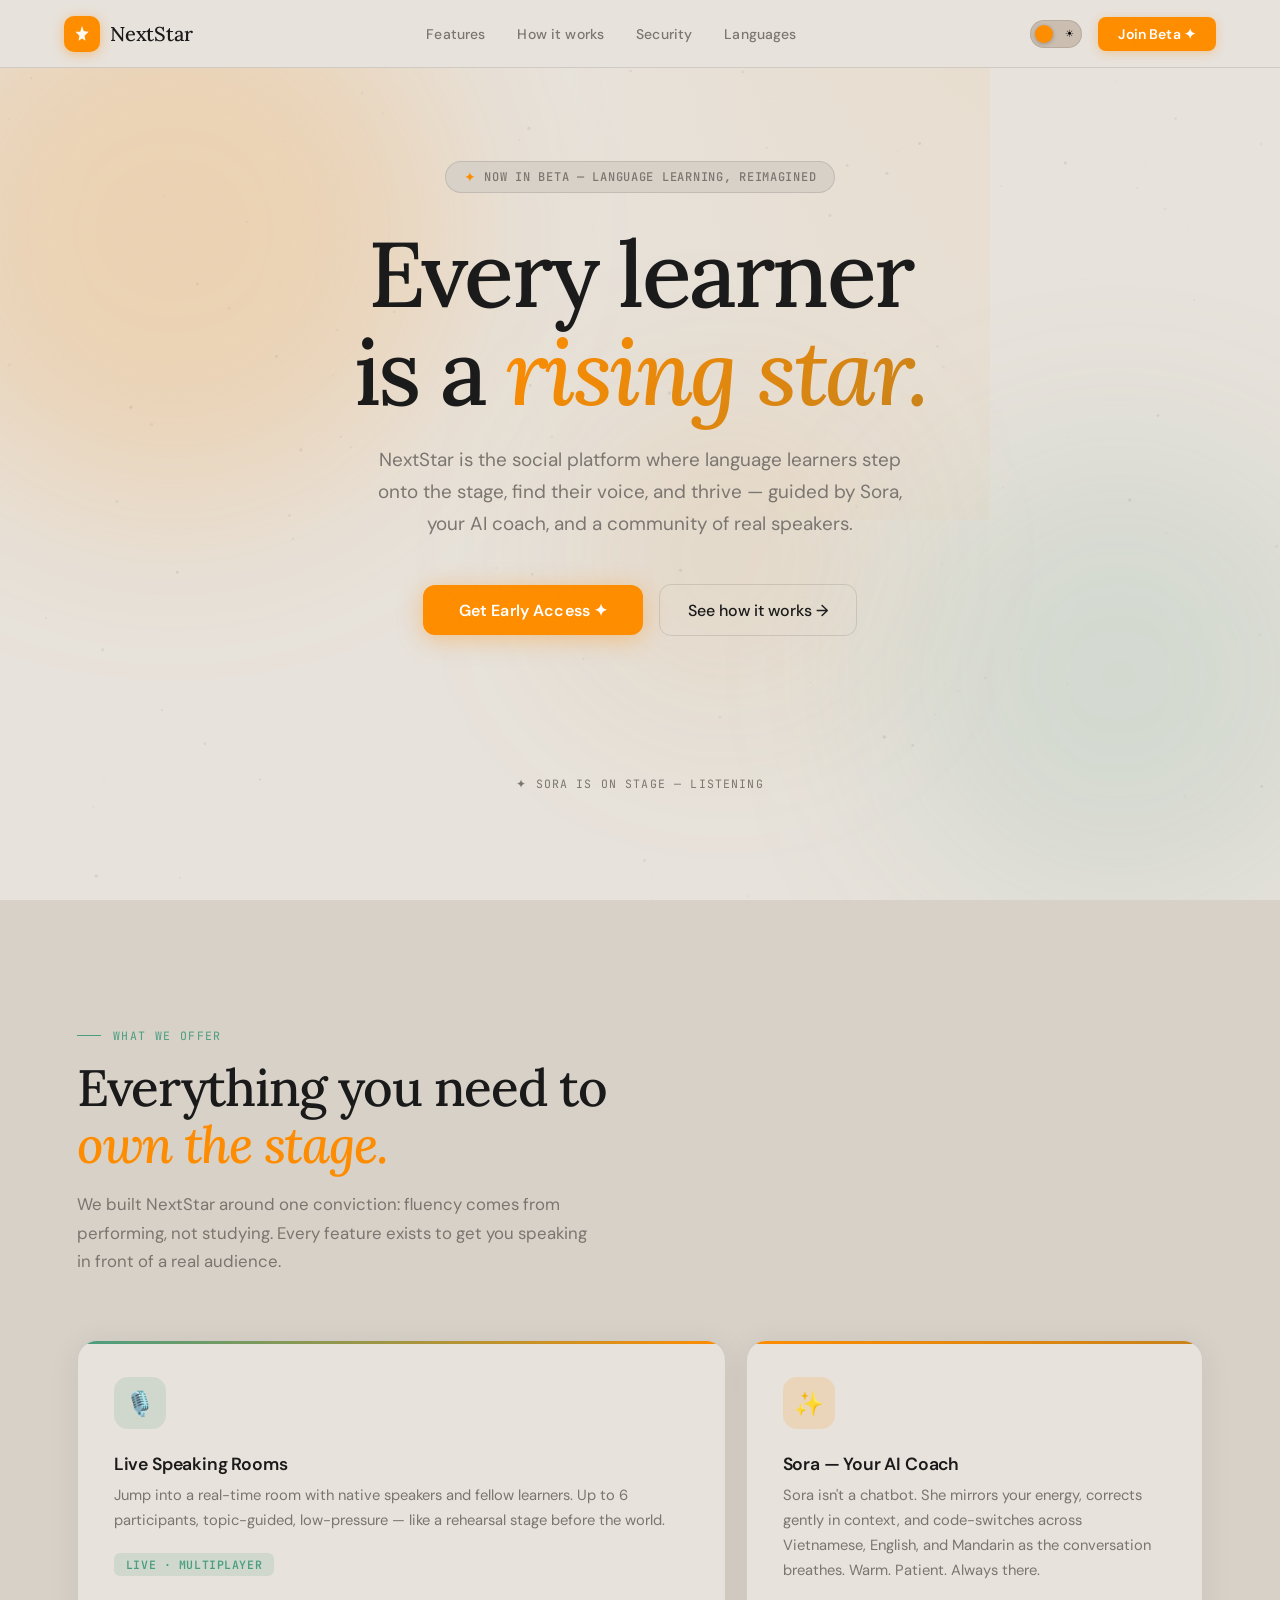
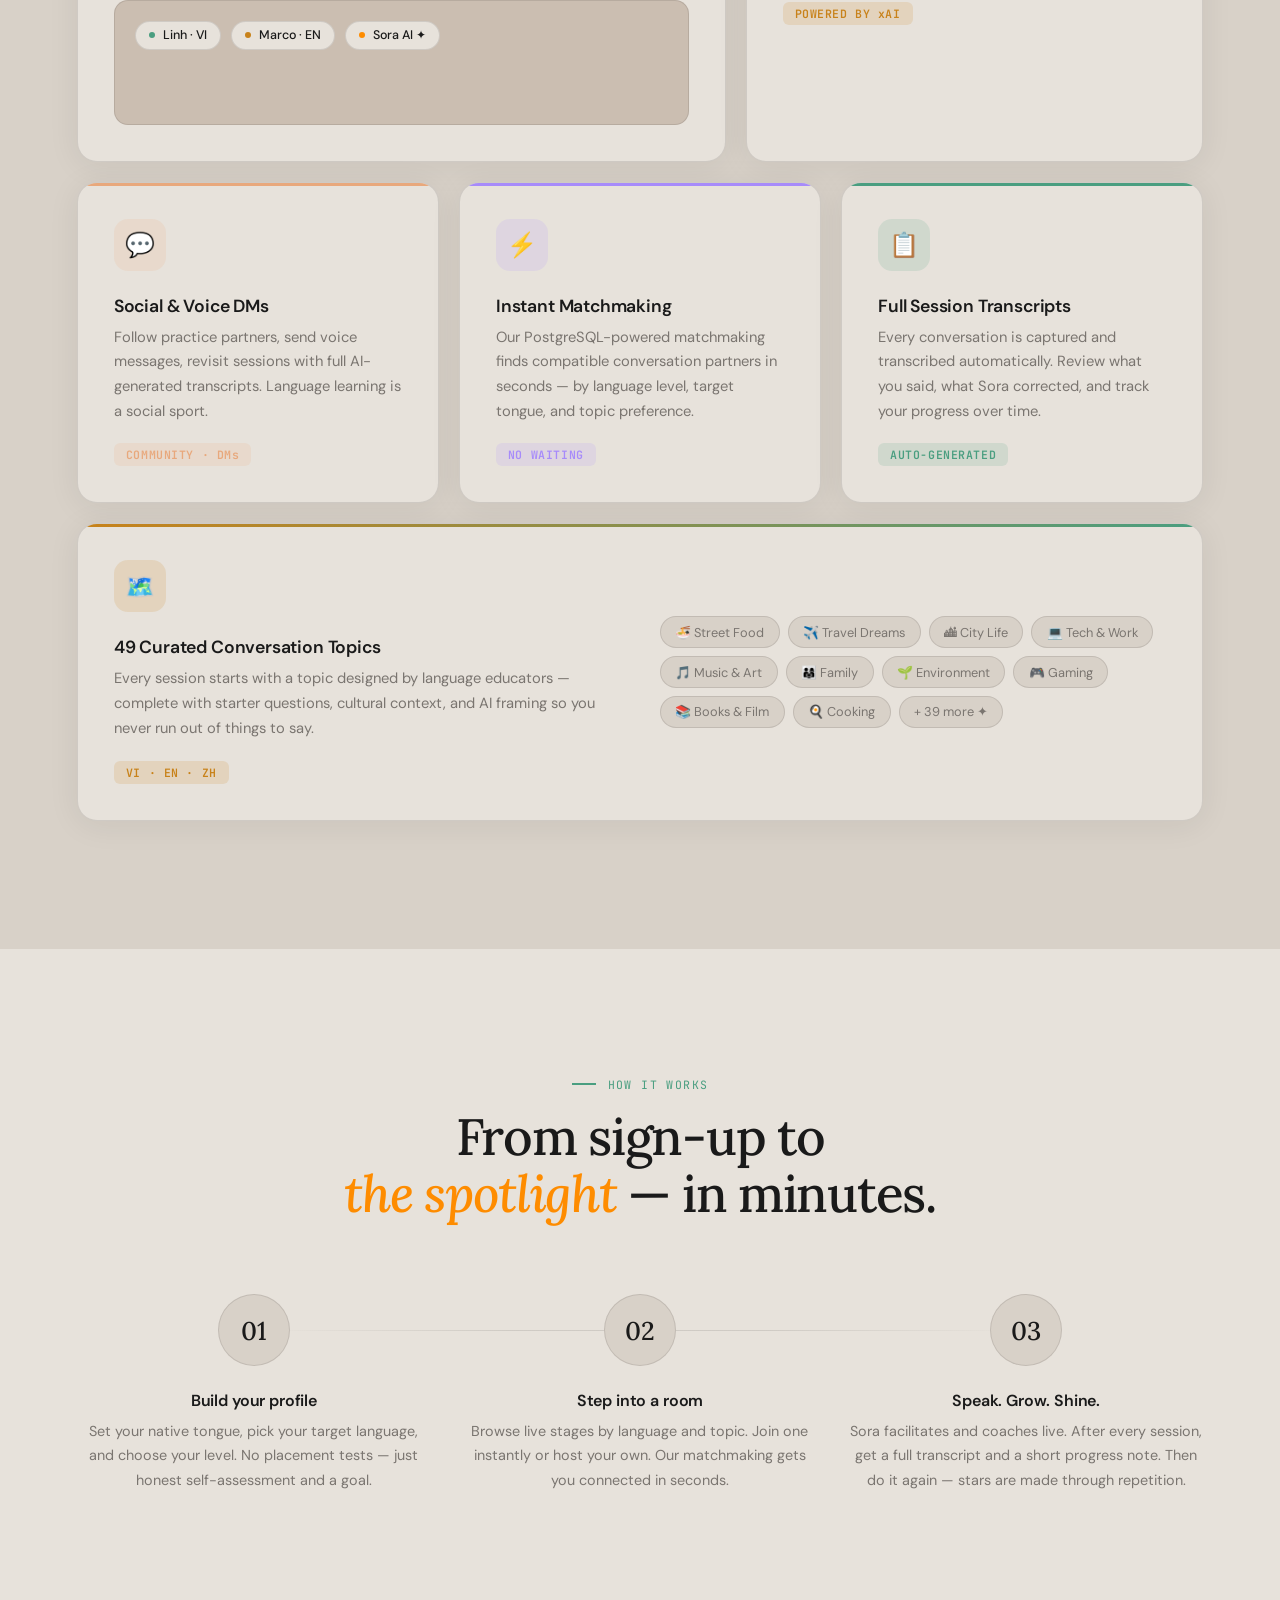
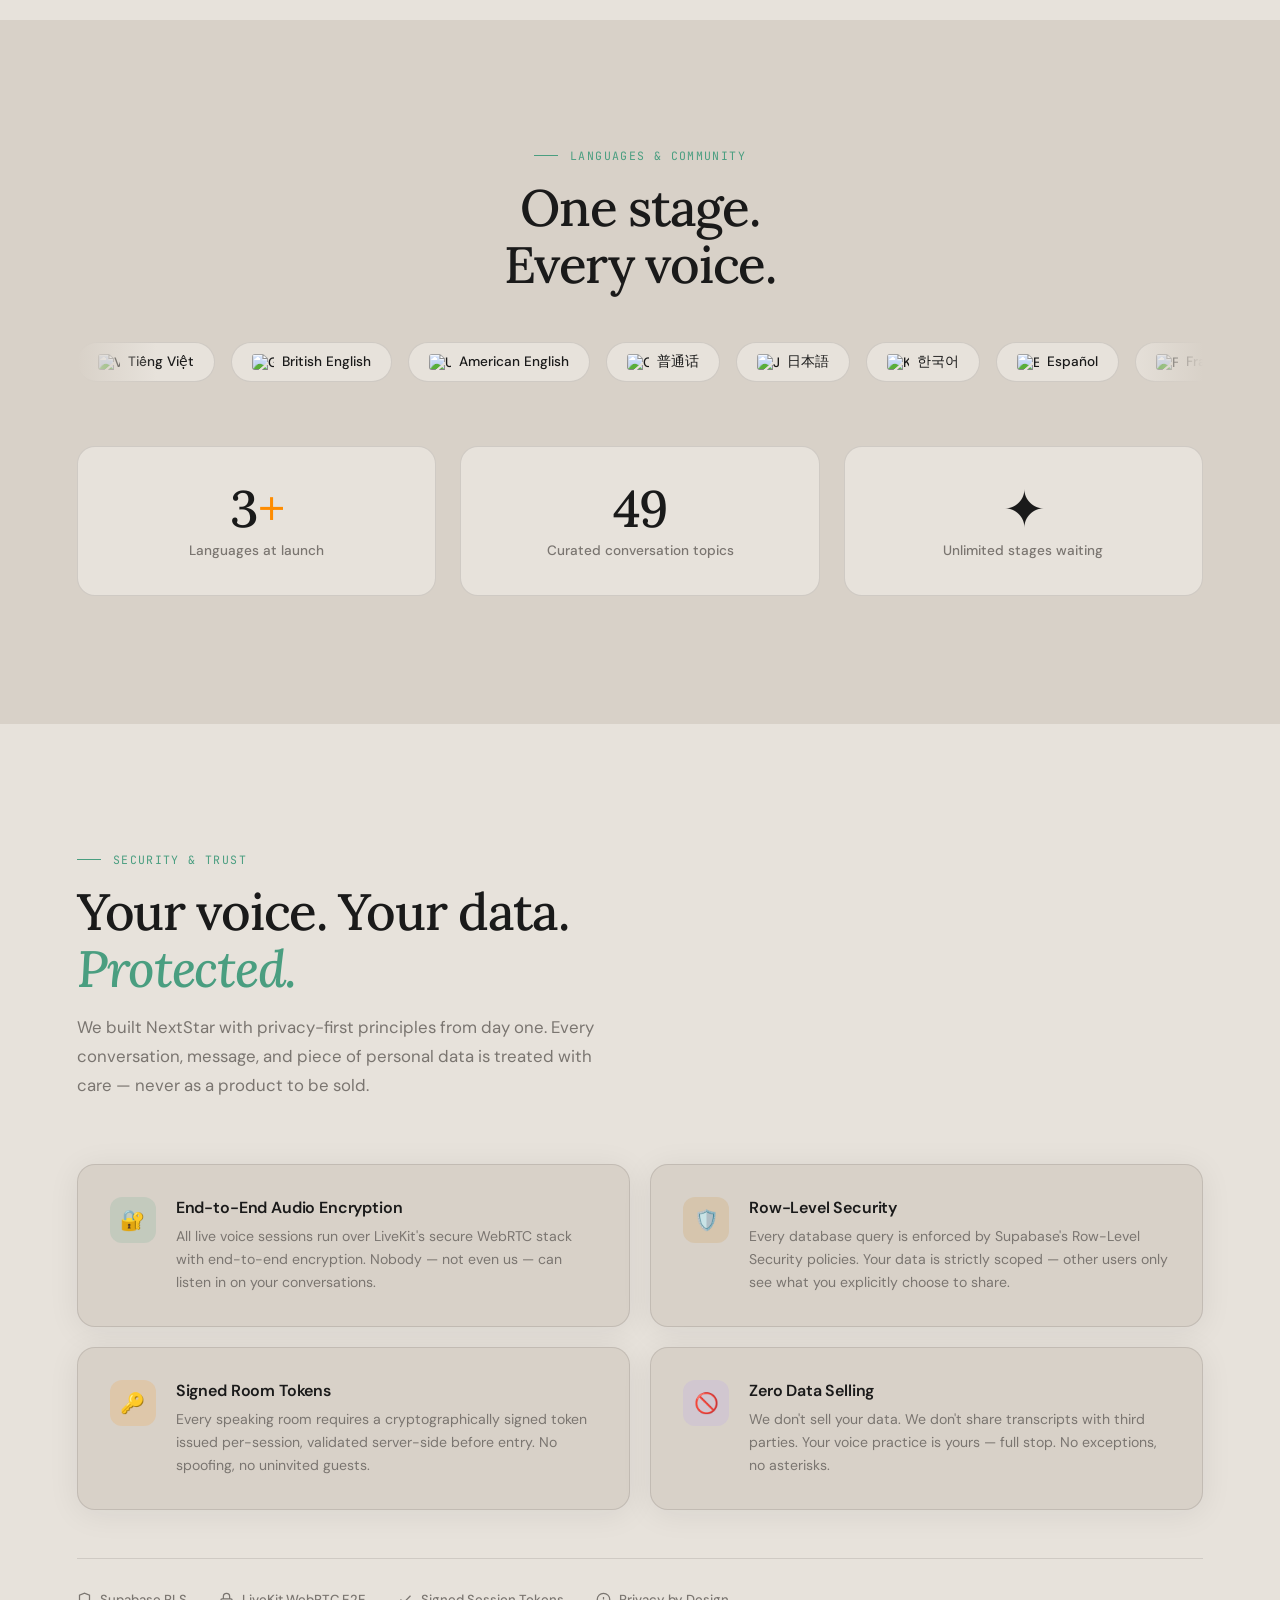
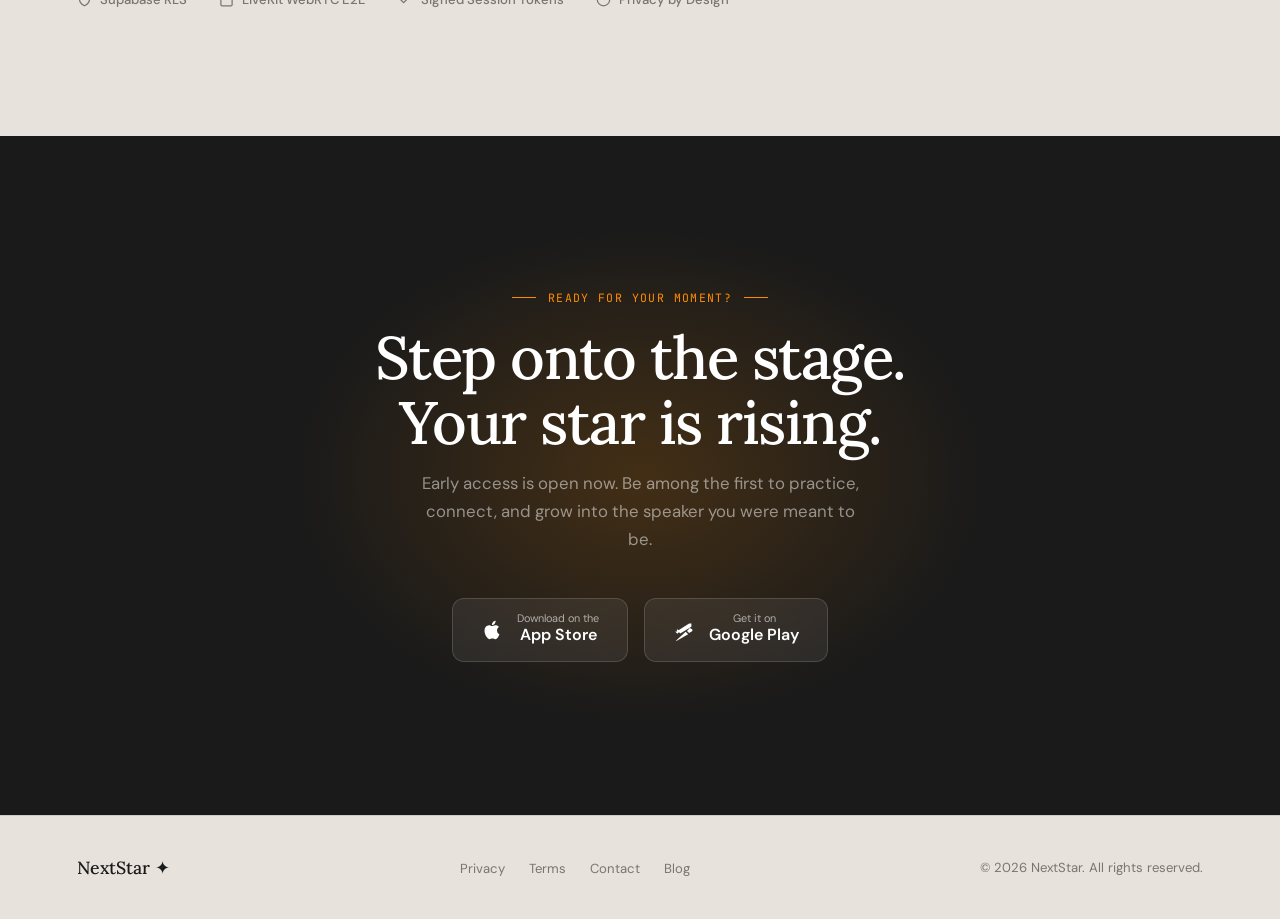
==== nextstar.html @ 96b88159 "Refactor front-end" ====
<!DOCTYPE html>
<html lang="en" data-theme="light">
<head>
<meta charset="UTF-8" />
<meta name="viewport" content="width=device-width, initial-scale=1.0" />
<title>NextStar — Your stage. Your voice. Your moment.</title>
<meta name="description" content="NextStar is the social language learning platform where new stars rise. Practice speaking with real people and Sora, your AI coach." />

<!-- Fonts -->
<link rel="preconnect" href="https://fonts.googleapis.com" />
<link rel="preconnect" href="https://fonts.gstatic.com" crossorigin />
<link href="https://fonts.googleapis.com/css2?family=Lora:ital,wght@0,500;1,400&family=DM+Sans:wght@400;500;600;700&family=JetBrains+Mono:wght@400&display=swap" rel="stylesheet" />

<style>
/* ═══════════════════════════════════════════════
   NextStar — styles.css
   Stage/spotlight language learning platform
═══════════════════════════════════════════════ */

/* ── THEME TOKENS ─────────────────────────────── */
:root {
  --ease-spring: cubic-bezier(0.34, 1.56, 0.64, 1);
  --ease-out:    cubic-bezier(0.22, 1, 0.36, 1);
  --ease-in-out: cubic-bezier(0.65, 0, 0.35, 1);
}

[data-theme="light"] {
  --bg:           #e7e2db;
  --surface2:     #d8d1c8;
  --surface:      #cbbeb1;
  --border:       rgba(46,44,42,0.13);
  --text:         #1a1a1a;
  --muted:        #7a7570;
  --accent:       #e8a87c;
  --button:       #FE8C00;
  --teal:         #4a9e80;
  --amber:        #c8821a;
  --red:          #c0392b;
  --dark:         #1a1a1a;
  --hero-glow-a:  rgba(254,140,0,0.18);
  --hero-glow-b:  rgba(74,158,128,0.12);
  --hero-glow-c:  rgba(200,130,26,0.10);
  --card-shadow:  0 4px 32px rgba(26,26,26,0.07);
  --spotlight:    rgba(254,140,0,0.08);
  --noise-opacity: 0.03;
  --star-opacity: 0.15;
}

[data-theme="dark"] {
  --bg:           #0d0f14;
  --surface2:     #141720;
  --surface:      #1c2030;
  --border:       #252a3a;
  --text:         #eef0f6;
  --muted:        #5a6180;
  --accent:       #3ee8b5;
  --button:       #f5a623;
  --teal:         #3ee8b5;
  --amber:        #f5a623;
  --red:          #f05454;
  --dark:         #eef0f6;
  --hero-glow-a:  rgba(245,166,35,0.12);
  --hero-glow-b:  rgba(62,232,181,0.10);
  --hero-glow-c:  rgba(91,141,238,0.08);
  --card-shadow:  0 4px 40px rgba(0,0,0,0.45);
  --spotlight:    rgba(245,166,35,0.06);
  --noise-opacity: 0.05;
  --star-opacity: 0.5;
}

/* ── RESET ──────────────────────────────────────── */
*, *::before, *::after { box-sizing: border-box; margin: 0; padding: 0; }
html { scroll-behavior: smooth; }

body {
  font-family: 'DM Sans', sans-serif;
  background: var(--bg);
  color: var(--text);
  transition: background 0.45s var(--ease-out), color 0.45s var(--ease-out);
  overflow-x: hidden;
  min-height: 100vh;
}

/* Grain texture */
body::before {
  content: '';
  position: fixed;
  inset: 0;
  pointer-events: none;
  z-index: 9999;
  background-image: url("data:image/svg+xml,%3Csvg viewBox='0 0 256 256' xmlns='http://www.w3.org/2000/svg'%3E%3Cfilter id='n'%3E%3CfeTurbulence type='fractalNoise' baseFrequency='0.9' numOctaves='4' stitchTiles='stitch'/%3E%3C/filter%3E%3Crect width='100%25' height='100%25' filter='url(%23n)' opacity='1'/%3E%3C/svg%3E");
  opacity: var(--noise-opacity);
  mix-blend-mode: overlay;
  transition: opacity 0.4s;
}

/* ════════════════════════════════════════════════
   NAVBAR
════════════════════════════════════════════════ */
nav {
  position: fixed;
  top: 0; left: 0; right: 0;
  z-index: 100;
  display: flex;
  align-items: center;
  justify-content: space-between;
  padding: 0 clamp(1.5rem, 5vw, 4rem);
  height: 68px;
  background: var(--bg);
  border-bottom: 1px solid var(--border);
  backdrop-filter: blur(16px);
  transition: background 0.4s, border-color 0.4s;
}

.nav-logo {
  display: flex;
  align-items: center;
  gap: 10px;
  text-decoration: none;
}

.nav-logo-icon {
  width: 36px; height: 36px;
  background: var(--button);
  border-radius: 10px;
  display: flex; align-items: center; justify-content: center;
  position: relative;
  overflow: hidden;
  box-shadow: 0 2px 12px color-mix(in srgb, var(--button) 40%, transparent);
  transition: box-shadow 0.3s;
}
.nav-logo-icon:hover { box-shadow: 0 4px 20px color-mix(in srgb, var(--button) 60%, transparent); }
.nav-logo-icon svg { width: 20px; height: 20px; }

.nav-logo-text {
  font-family: 'Lora', serif;
  font-weight: 500;
  font-size: 1.25rem;
  color: var(--text);
  transition: color 0.4s;
  letter-spacing: -0.01em;
}

.nav-links {
  display: flex;
  align-items: center;
  gap: 2rem;
  list-style: none;
}

.nav-links a {
  text-decoration: none;
  font-size: 0.875rem;
  font-weight: 500;
  color: var(--muted);
  transition: color 0.2s;
  letter-spacing: 0.01em;
}
.nav-links a:hover { color: var(--text); }

.nav-right {
  display: flex;
  align-items: center;
  gap: 1rem;
}

/* Theme toggle pill */
.theme-toggle {
  width: 52px; height: 28px;
  border-radius: 14px;
  background: var(--surface);
  border: 1px solid var(--border);
  cursor: pointer;
  position: relative;
  transition: background 0.4s, border-color 0.4s;
  flex-shrink: 0;
}

.theme-toggle::after {
  content: '';
  position: absolute;
  top: 4px; left: 4px;
  width: 18px; height: 18px;
  border-radius: 50%;
  background: var(--button);
  transition: transform 0.35s var(--ease-spring), background 0.4s;
  box-shadow: 0 1px 4px rgba(0,0,0,0.25);
}
[data-theme="dark"] .theme-toggle::after { transform: translateX(24px); }

.theme-icon {
  position: absolute;
  top: 50%; transform: translateY(-50%);
  font-size: 0.6rem;
  pointer-events: none;
  transition: opacity 0.3s;
  line-height: 1;
}
.theme-icon.sun { right: 7px; opacity: 1; }
.theme-icon.moon { left: 6px; opacity: 0; }
[data-theme="dark"] .theme-icon.sun { opacity: 0; }
[data-theme="dark"] .theme-icon.moon { opacity: 1; }

.btn-nav-cta {
  padding: 0.5rem 1.25rem;
  background: var(--button);
  color: #fff;
  border: none;
  border-radius: 8px;
  font-family: 'DM Sans', sans-serif;
  font-weight: 600;
  font-size: 0.875rem;
  cursor: pointer;
  letter-spacing: 0.01em;
  transition: transform 0.2s var(--ease-spring), box-shadow 0.2s;
  box-shadow: 0 2px 10px color-mix(in srgb, var(--button) 30%, transparent);
}
.btn-nav-cta:hover {
  transform: translateY(-1px);
  box-shadow: 0 6px 20px color-mix(in srgb, var(--button) 45%, transparent);
}

@media (max-width: 640px) { .nav-links { display: none; } }

/* ════════════════════════════════════════════════
   HERO
════════════════════════════════════════════════ */
.hero {
  min-height: 100vh;
  padding: 68px clamp(1.5rem, 6vw, 5rem) 0;
  display: grid;
  place-items: center;
  position: relative;
  overflow: hidden;
}

/* Star field canvas */
#starCanvas {
  position: absolute;
  inset: 0;
  width: 100%; height: 100%;
  pointer-events: none;
  opacity: var(--star-opacity);
  transition: opacity 0.5s;
}

/* Spotlight cone */
.hero-spotlight {
  position: absolute;
  top: -20%;
  left: 50%;
  transform: translateX(-50%);
  width: 700px; height: 700px;
  background: conic-gradient(from 270deg at 50% 0%, transparent 20%, var(--spotlight) 50%, transparent 80%);
  pointer-events: none;
  animation: spotlightSway 8s ease-in-out infinite;
}
@keyframes spotlightSway {
  0%,100% { transform: translateX(-50%) rotate(-4deg); }
  50%      { transform: translateX(-50%) rotate(4deg); }
}

/* Glow blobs */
.glow {
  position: absolute;
  border-radius: 50%;
  pointer-events: none;
  filter: blur(90px);
  animation: blobFloat 10s ease-in-out infinite;
}
.glow-1 { width: 550px; height: 550px; top: -5%;  left: -8%;  background: var(--hero-glow-a); animation-delay: 0s; }
.glow-2 { width: 450px; height: 450px; bottom: 0;  right: -5%; background: var(--hero-glow-b); animation-delay: -5s; }
.glow-3 { width: 300px; height: 300px; top: 45%;  left: 45%;  background: var(--hero-glow-c); animation-delay: -2.5s; }

@keyframes blobFloat {
  0%,100% { transform: translate(0, 0) scale(1); }
  33%      { transform: translate(25px, -18px) scale(1.04); }
  66%      { transform: translate(-18px, 12px) scale(0.96); }
}

.hero-inner {
  position: relative;
  z-index: 2;
  text-align: center;
  max-width: 880px;
  padding: 5rem 0 6rem;
}

.hero-badge {
  display: inline-flex;
  align-items: center;
  gap: 0.5rem;
  padding: 0.35rem 1.1rem;
  border: 1px solid var(--border);
  border-radius: 20px;
  background: var(--surface2);
  font-size: 0.75rem;
  font-weight: 500;
  color: var(--muted);
  margin-bottom: 2rem;
  letter-spacing: 0.06em;
  text-transform: uppercase;
  font-family: 'JetBrains Mono', monospace;
  animation: fadeUp 0.8s var(--ease-out) 0.1s both;
}

.badge-star {
  color: var(--button);
  font-size: 0.9rem;
  animation: starSpin 4s linear infinite;
}
@keyframes starSpin {
  0%   { transform: rotate(0deg) scale(1); }
  50%  { transform: rotate(180deg) scale(1.3); }
  100% { transform: rotate(360deg) scale(1); }
}

.hero-headline {
  font-family: 'Lora', serif;
  font-weight: 500;
  font-size: clamp(3rem, 7.5vw, 5.75rem);
  line-height: 1.06;
  letter-spacing: -0.03em;
  color: var(--text);
  margin-bottom: 1.5rem;
  animation: fadeUp 0.8s var(--ease-out) 0.2s both;
}

.hero-headline em {
  font-style: italic;
  background: linear-gradient(135deg, var(--button), var(--amber));
  -webkit-background-clip: text;
  -webkit-text-fill-color: transparent;
  background-clip: text;
}

.hero-sub {
  font-size: clamp(1rem, 2vw, 1.18rem);
  color: var(--muted);
  line-height: 1.7;
  max-width: 560px;
  margin: 0 auto 2.75rem;
  font-weight: 400;
  animation: fadeUp 0.8s var(--ease-out) 0.35s both;
}

.hero-actions {
  display: flex;
  align-items: center;
  justify-content: center;
  gap: 1rem;
  flex-wrap: wrap;
  animation: fadeUp 0.8s var(--ease-out) 0.5s both;
}

.btn-primary {
  padding: 0.9rem 2.25rem;
  background: var(--button);
  color: #fff;
  border: none;
  border-radius: 12px;
  font-family: 'DM Sans', sans-serif;
  font-weight: 600;
  font-size: 1rem;
  cursor: pointer;
  letter-spacing: 0.01em;
  transition: transform 0.25s var(--ease-spring), box-shadow 0.2s;
  box-shadow: 0 4px 24px color-mix(in srgb, var(--button) 38%, transparent);
}
.btn-primary:hover {
  transform: translateY(-2px) scale(1.02);
  box-shadow: 0 8px 36px color-mix(in srgb, var(--button) 50%, transparent);
}

.btn-ghost {
  padding: 0.9rem 1.75rem;
  background: transparent;
  color: var(--text);
  border: 1.5px solid var(--border);
  border-radius: 12px;
  font-family: 'DM Sans', sans-serif;
  font-weight: 500;
  font-size: 1rem;
  cursor: pointer;
  transition: background 0.2s, border-color 0.2s, transform 0.2s;
}
.btn-ghost:hover { background: var(--surface2); transform: translateY(-1px); }

/* Stage meter */
.hero-stage {
  margin-top: 3.5rem;
  animation: fadeUp 0.8s var(--ease-out) 0.65s both;
  display: flex;
  flex-direction: column;
  align-items: center;
  gap: 0.75rem;
}

/* Voice wave */
.wave-container {
  display: flex;
  align-items: center;
  justify-content: center;
  gap: 4px;
  height: 72px;
}

.wave-bar {
  width: 4px;
  border-radius: 2px;
  background: var(--button);
  animation: waveAnim 1.4s ease-in-out infinite;
}

@keyframes waveAnim {
  0%, 100% { height: 6px; }
  50%       { height: var(--h); }
}

.stage-label {
  font-family: 'JetBrains Mono', monospace;
  font-size: 0.72rem;
  color: var(--muted);
  letter-spacing: 0.1em;
  text-transform: uppercase;
}

/* ════════════════════════════════════════════════
   SHARED SECTION STYLES
════════════════════════════════════════════════ */
section { padding: clamp(5rem, 10vw, 8rem) clamp(1.5rem, 6vw, 5rem); position: relative; }

.section-eyebrow {
  font-family: 'JetBrains Mono', monospace;
  font-size: 0.72rem;
  letter-spacing: 0.12em;
  text-transform: uppercase;
  color: var(--teal);
  margin-bottom: 1rem;
  display: flex;
  align-items: center;
  gap: 0.75rem;
}
.section-eyebrow::before {
  content: '';
  display: block;
  width: 24px; height: 1.5px;
  background: var(--teal);
  flex-shrink: 0;
}

.section-title {
  font-family: 'Lora', serif;
  font-weight: 500;
  font-size: clamp(2rem, 4.5vw, 3.2rem);
  line-height: 1.12;
  letter-spacing: -0.025em;
  color: var(--text);
  margin-bottom: 1rem;
}

.section-desc {
  font-size: 1.05rem;
  color: var(--muted);
  line-height: 1.72;
  max-width: 520px;
}

/* ════════════════════════════════════════════════
   FEATURES / OFFERING
════════════════════════════════════════════════ */
.features { background: var(--surface2); transition: background 0.4s; }

.features-grid {
  display: grid;
  grid-template-columns: repeat(12, 1fr);
  gap: 1.25rem;
  margin-top: 4rem;
}

.feat-card {
  background: var(--bg);
  border: 1px solid var(--border);
  border-radius: 20px;
  padding: 2.25rem;
  position: relative;
  overflow: hidden;
  box-shadow: var(--card-shadow);
  transition: background 0.4s, border-color 0.4s, transform 0.3s var(--ease-spring), box-shadow 0.3s;
  opacity: 0;
  transform: translateY(28px);
}
.feat-card.visible {
  opacity: 1; transform: translateY(0);
  transition: opacity 0.6s var(--ease-out), transform 0.6s var(--ease-out), box-shadow 0.3s, background 0.4s;
}
.feat-card:hover { transform: translateY(-5px); box-shadow: 0 16px 56px rgba(0,0,0,0.12); }
[data-theme="dark"] .feat-card:hover { box-shadow: 0 16px 56px rgba(0,0,0,0.55); }

/* Grid span layout */
.feat-card.span-7  { grid-column: span 7; }
.feat-card.span-5  { grid-column: span 5; }
.feat-card.span-4  { grid-column: span 4; }
.feat-card.span-8  { grid-column: span 8; }
.feat-card.span-12 { grid-column: span 12; }

@media (max-width: 900px) {
  .feat-card.span-7,
  .feat-card.span-5,
  .feat-card.span-4,
  .feat-card.span-8,
  .feat-card.span-12 { grid-column: span 12; }
}

.feat-accent-bar {
  position: absolute;
  top: 0; left: 0; right: 0;
  height: 3px;
  border-radius: 20px 20px 0 0;
}

.feat-icon {
  width: 52px; height: 52px;
  border-radius: 14px;
  display: flex; align-items: center; justify-content: center;
  font-size: 1.5rem;
  margin-bottom: 1.5rem;
}

.feat-card h3 {
  font-family: 'DM Sans', sans-serif;
  font-weight: 600;
  font-size: 1.1rem;
  color: var(--text);
  margin-bottom: 0.5rem;
  letter-spacing: -0.01em;
}

.feat-card p {
  color: var(--muted);
  font-size: 0.92rem;
  line-height: 1.68;
}

.feat-tag {
  display: inline-flex;
  margin-top: 1.25rem;
  padding: 0.25rem 0.75rem;
  border-radius: 6px;
  font-size: 0.72rem;
  font-weight: 600;
  letter-spacing: 0.05em;
  font-family: 'JetBrains Mono', monospace;
}

/* Span-12 horizontal layout */
.feat-card.span-12 {
  display: grid;
  grid-template-columns: 1fr 1fr;
  gap: 2.5rem;
  align-items: center;
}
@media (max-width: 640px) {
  .feat-card.span-12 { grid-template-columns: 1fr; }
}

/* Topic chips inside card */
.topic-chips {
  display: flex;
  flex-wrap: wrap;
  gap: 0.5rem;
}

.topic-chip {
  padding: 0.4rem 0.9rem;
  background: var(--surface2);
  border: 1px solid var(--border);
  border-radius: 20px;
  font-size: 0.8rem;
  color: var(--muted);
  transition: background 0.4s, border-color 0.4s;
}

/* Room mock */
.room-mock {
  background: var(--surface);
  border-radius: 14px;
  padding: 1.25rem;
  border: 1px solid var(--border);
  transition: background 0.4s;
}

.room-participants {
  display: flex;
  flex-wrap: wrap;
  gap: 0.6rem;
  margin-bottom: 1.1rem;
}

.participant-chip {
  display: flex;
  align-items: center;
  gap: 0.45rem;
  padding: 0.35rem 0.85rem;
  background: var(--bg);
  border: 1px solid var(--border);
  border-radius: 20px;
  font-size: 0.78rem;
  font-weight: 500;
  color: var(--text);
  transition: background 0.4s;
}

.p-dot {
  width: 6px; height: 6px;
  border-radius: 50%;
  flex-shrink: 0;
}

.room-viz {
  display: flex;
  align-items: flex-end;
  gap: 3px;
  height: 36px;
}

.room-viz-bar {
  width: 4px;
  border-radius: 2px;
  background: var(--teal);
  animation: roomBar 1.3s ease-in-out infinite;
}
@keyframes roomBar {
  0%,100% { height: 4px; opacity: 0.5; }
  50%      { height: var(--rh); opacity: 1; }
}

/* ════════════════════════════════════════════════
   HOW IT WORKS
════════════════════════════════════════════════ */
.how { background: var(--bg); transition: background 0.4s; }

.steps-track {
  display: grid;
  grid-template-columns: repeat(3, 1fr);
  gap: 2rem;
  margin-top: 4.5rem;
  position: relative;
}
@media (max-width: 700px) { .steps-track { grid-template-columns: 1fr; } }

.steps-track::before {
  content: '';
  position: absolute;
  top: 36px;
  left: calc(100%/6);
  right: calc(100%/6);
  height: 1px;
  background: linear-gradient(90deg, transparent, var(--border), var(--border), transparent);
}
@media (max-width: 700px) { .steps-track::before { display: none; } }

.step-item {
  text-align: center;
  opacity: 0;
  transform: translateY(24px);
}
.step-item.visible {
  opacity: 1;
  transform: none;
  transition: opacity 0.6s var(--ease-out), transform 0.6s var(--ease-out);
}

.step-num {
  width: 72px; height: 72px;
  border-radius: 50%;
  background: var(--surface2);
  border: 1.5px solid var(--border);
  display: flex; align-items: center; justify-content: center;
  margin: 0 auto 1.5rem;
  font-family: 'Lora', serif;
  font-weight: 500;
  font-size: 1.6rem;
  color: var(--text);
  position: relative;
  z-index: 1;
  transition: background 0.3s, transform 0.3s var(--ease-spring);
}
.step-item:hover .step-num { transform: scale(1.1); background: var(--surface); }

.step-item h3 {
  font-weight: 600;
  font-size: 1rem;
  color: var(--text);
  margin-bottom: 0.5rem;
  letter-spacing: -0.01em;
}
.step-item p { font-size: 0.9rem; color: var(--muted); line-height: 1.68; }

/* ════════════════════════════════════════════════
   LANGUAGES & STATS
════════════════════════════════════════════════ */
.langs { background: var(--surface2); transition: background 0.4s; overflow: hidden; }

.ticker-wrap { overflow: hidden; margin-top: 3rem; position: relative; }
.ticker-wrap::before,
.ticker-wrap::after {
  content: '';
  position: absolute;
  top: 0; bottom: 0;
  width: 80px;
  z-index: 2;
  pointer-events: none;
}
.ticker-wrap::before { left: 0;  background: linear-gradient(to right, var(--surface2), transparent); }
.ticker-wrap::after  { right: 0; background: linear-gradient(to left, var(--surface2), transparent); }

.ticker-track {
  display: flex;
  gap: 1rem;
  animation: tickerMove 24s linear infinite;
  width: max-content;
}
@keyframes tickerMove {
  0%   { transform: translateX(0); }
  100% { transform: translateX(-50%); }
}

.lang-chip {
  display: inline-flex;
  align-items: center;
  gap: 0.5rem;
  padding: 0.5rem 1.25rem;
  background: var(--bg);
  border: 1px solid var(--border);
  border-radius: 20px;
  font-size: 0.85rem;
  font-weight: 500;
  color: var(--text);
  white-space: nowrap;
  transition: background 0.4s;
}

.stats-grid {
  display: grid;
  grid-template-columns: repeat(3, 1fr);
  gap: 1.5rem;
  margin-top: 4rem;
}
@media (max-width: 600px) { .stats-grid { grid-template-columns: 1fr; } }

.stat-card {
  text-align: center;
  padding: 2.25rem 1.5rem;
  background: var(--bg);
  border-radius: 18px;
  border: 1px solid var(--border);
  transition: background 0.4s, transform 0.3s var(--ease-spring);
  opacity: 0;
  transform: translateY(20px);
}
.stat-card.visible {
  opacity: 1; transform: translateY(0);
  transition: opacity 0.6s var(--ease-out), transform 0.6s var(--ease-out);
}
.stat-card:hover { transform: translateY(-4px); }

.stat-num {
  font-family: 'Lora', serif;
  font-size: clamp(2.2rem, 5vw, 3.2rem);
  font-weight: 500;
  color: var(--text);
  letter-spacing: -0.03em;
  line-height: 1;
}
.stat-accent { color: var(--button); }
.stat-label { font-size: 0.85rem; color: var(--muted); margin-top: 0.5rem; font-weight: 500; }

/* ════════════════════════════════════════════════
   SECURITY
════════════════════════════════════════════════ */
.security { background: var(--bg); transition: background 0.4s; }

.security-grid {
  display: grid;
  grid-template-columns: 1fr 1fr;
  gap: 1.25rem;
  margin-top: 4rem;
}
@media (max-width: 680px) { .security-grid { grid-template-columns: 1fr; } }

.sec-card {
  border: 1px solid var(--border);
  border-radius: 18px;
  padding: 2rem;
  background: var(--surface2);
  display: flex;
  gap: 1.25rem;
  align-items: flex-start;
  transition: background 0.4s, border-color 0.4s, transform 0.3s var(--ease-spring), box-shadow 0.3s;
  box-shadow: var(--card-shadow);
  opacity: 0;
  transform: translateY(20px);
}
.sec-card.visible {
  opacity: 1; transform: translateY(0);
  transition: opacity 0.6s var(--ease-out), transform 0.6s var(--ease-out), box-shadow 0.3s;
}
.sec-card:hover { transform: translateY(-4px); box-shadow: 0 12px 44px rgba(0,0,0,0.1); }
[data-theme="dark"] .sec-card:hover { box-shadow: 0 12px 44px rgba(0,0,0,0.5); }

.sec-icon {
  width: 46px; height: 46px;
  border-radius: 12px;
  display: flex; align-items: center; justify-content: center;
  font-size: 1.25rem;
  flex-shrink: 0;
}

.sec-card h3 {
  font-weight: 600;
  font-size: 1rem;
  color: var(--text);
  margin-bottom: 0.4rem;
  letter-spacing: -0.01em;
}
.sec-card p { font-size: 0.88rem; color: var(--muted); line-height: 1.65; }

.trust-row {
  display: flex;
  align-items: center;
  gap: 2rem;
  flex-wrap: wrap;
  margin-top: 3rem;
  padding-top: 2rem;
  border-top: 1px solid var(--border);
}

.trust-item {
  display: flex;
  align-items: center;
  gap: 0.5rem;
  font-size: 0.82rem;
  font-weight: 500;
  color: var(--muted);
}

/* ════════════════════════════════════════════════
   CTA
════════════════════════════════════════════════ */
.cta {
  text-align: center;
  position: relative;
  overflow: hidden;
  padding: clamp(6rem, 12vw, 10rem) clamp(1.5rem, 6vw, 5rem);
}

[data-theme="light"] .cta { background: #1a1a1a; }
[data-theme="dark"]  .cta { background: var(--surface); }

.cta-glow {
  position: absolute;
  width: 700px; height: 500px;
  border-radius: 50%;
  left: 50%; top: 50%;
  transform: translate(-50%, -50%);
  background: radial-gradient(ellipse,
    color-mix(in srgb, var(--button) 18%, transparent),
    transparent 70%);
  pointer-events: none;
  animation: ctaPulse 7s ease-in-out infinite;
}
@keyframes ctaPulse { 0%,100%{opacity:0.6;} 50%{opacity:1;} }

.cta-inner { position: relative; z-index: 2; }

.cta-eyebrow {
  font-family: 'JetBrains Mono', monospace;
  font-size: 0.72rem;
  letter-spacing: 0.12em;
  text-transform: uppercase;
  color: var(--button);
  margin-bottom: 1.25rem;
  display: flex;
  align-items: center;
  justify-content: center;
  gap: 0.75rem;
}
.cta-eyebrow::before, .cta-eyebrow::after {
  content: '';
  display: block;
  width: 24px; height: 1.5px;
  background: var(--button);
}

.cta-title {
  font-family: 'Lora', serif;
  font-weight: 500;
  font-size: clamp(2.2rem, 5vw, 3.75rem);
  line-height: 1.08;
  letter-spacing: -0.025em;
  color: #fff;
  margin-bottom: 1rem;
}
[data-theme="dark"] .cta-title { color: var(--text); }

.cta-sub {
  color: rgba(255,255,255,0.5);
  font-size: 1.05rem;
  line-height: 1.65;
  max-width: 440px;
  margin: 0 auto 2.75rem;
}
[data-theme="dark"] .cta-sub { color: var(--muted); }

.download-row {
  display: flex;
  justify-content: center;
  gap: 1rem;
  flex-wrap: wrap;
}

.dl-btn {
  display: flex;
  align-items: center;
  gap: 0.875rem;
  padding: 0.9rem 1.75rem;
  border: 1.5px solid rgba(255,255,255,0.15);
  border-radius: 12px;
  color: #fff;
  background: rgba(255,255,255,0.07);
  cursor: pointer;
  transition: background 0.2s, transform 0.25s var(--ease-spring), border-color 0.2s;
  text-decoration: none;
  backdrop-filter: blur(8px);
}
[data-theme="dark"] .dl-btn { border-color: var(--border); color: var(--text); background: var(--surface2); }
.dl-btn:hover { background: rgba(255,255,255,0.14); transform: translateY(-2px); border-color: rgba(255,255,255,0.35); }
[data-theme="dark"] .dl-btn:hover { background: var(--surface); }

.dl-btn-small { font-size: 0.68rem; opacity: 0.6; display: block; line-height: 1; }
.dl-btn-big   { font-size: 1rem; font-weight: 600; display: block; line-height: 1.4; }

/* ════════════════════════════════════════════════
   FOOTER
════════════════════════════════════════════════ */
footer {
  background: var(--bg);
  border-top: 1px solid var(--border);
  padding: 2.5rem clamp(1.5rem, 6vw, 5rem);
  display: flex;
  align-items: center;
  justify-content: space-between;
  gap: 1rem;
  flex-wrap: wrap;
  transition: background 0.4s, border-color 0.4s;
}

.footer-brand {
  font-family: 'Lora', serif;
  font-size: 1.1rem;
  font-weight: 500;
  color: var(--text);
}

.footer-links {
  display: flex;
  gap: 1.5rem;
  list-style: none;
}
.footer-links a {
  font-size: 0.82rem;
  color: var(--muted);
  text-decoration: none;
  transition: color 0.2s;
}
.footer-links a:hover { color: var(--text); }

.footer-copy { font-size: 0.82rem; color: var(--muted); }

/* ════════════════════════════════════════════════
   ANIMATION UTILITIES
════════════════════════════════════════════════ */
@keyframes fadeUp {
  from { opacity: 0; transform: translateY(20px); }
  to   { opacity: 1; transform: translateY(0); }
}

.reveal {
  opacity: 0;
  transform: translateY(28px);
  transition: opacity 0.7s var(--ease-out), transform 0.7s var(--ease-out);
}
.reveal.visible { opacity: 1; transform: none; }

/* Stagger delays */
.feat-card:nth-child(1) { transition-delay: 0s; }
.feat-card:nth-child(2) { transition-delay: 0.08s; }
.feat-card:nth-child(3) { transition-delay: 0.16s; }
.feat-card:nth-child(4) { transition-delay: 0.22s; }
.feat-card:nth-child(5) { transition-delay: 0.28s; }

.step-item:nth-child(1) { transition-delay: 0s; }
.step-item:nth-child(2) { transition-delay: 0.12s; }
.step-item:nth-child(3) { transition-delay: 0.24s; }

.stat-card:nth-child(1) { transition-delay: 0s; }
.stat-card:nth-child(2) { transition-delay: 0.1s; }
.stat-card:nth-child(3) { transition-delay: 0.2s; }

.sec-card:nth-child(1) { transition-delay: 0s; }
.sec-card:nth-child(2) { transition-delay: 0.1s; }
.sec-card:nth-child(3) { transition-delay: 0.18s; }
.sec-card:nth-child(4) { transition-delay: 0.26s; }

</style>
</head>

<body>

<!-- ════════════════════════════════════════════
     NAVBAR
════════════════════════════════════════════ -->
<nav>
  <a href="#" class="nav-logo">
    <div class="nav-logo-icon">
      <!-- Star mic logo -->
      <svg viewBox="0 0 24 24" fill="none" xmlns="http://www.w3.org/2000/svg" width="20" height="20">
        <path d="M12 2l2.09 6.26L20 9.27l-4.91 4.73L16.18 20 12 17.27 7.82 20l1.09-6L4 9.27l5.91-.01L12 2z"
              fill="white" opacity="0.95"/>
      </svg>
    </div>
    <span class="nav-logo-text">NextStar</span>
  </a>

  <ul class="nav-links">
    <li><a href="#features">Features</a></li>
    <li><a href="#how">How it works</a></li>
    <li><a href="#security">Security</a></li>
    <li><a href="#languages">Languages</a></li>
  </ul>

  <div class="nav-right">
    <button class="theme-toggle" id="themeToggle" aria-label="Toggle dark/light mode">
      <span class="theme-icon sun">☀</span>
      <span class="theme-icon moon">☾</span>
    </button>
    <button class="btn-nav-cta">Join Beta ✦</button>
  </div>
</nav>

<!-- ════════════════════════════════════════════
     HERO
════════════════════════════════════════════ -->
<section class="hero">
  <!-- Animated star field -->
  <canvas id="starCanvas"></canvas>

  <!-- Spotlight cone from top -->
  <div class="hero-spotlight"></div>

  <!-- Glow blobs -->
  <div class="glow glow-1"></div>
  <div class="glow glow-2"></div>
  <div class="glow glow-3"></div>

  <div class="hero-inner">
    <div class="hero-badge">
      <span class="badge-star">✦</span>
      Now in beta &mdash; language learning, reimagined
    </div>

    <h1 class="hero-headline">
      Every learner<br/>
      is a <em>rising star.</em>
    </h1>

    <p class="hero-sub">
      NextStar is the social platform where language learners step onto the stage, find their voice, and thrive — guided by Sora, your AI coach, and a community of real speakers.
    </p>

    <div class="hero-actions">
      <button class="btn-primary">Get Early Access ✦</button>
      <button class="btn-ghost">See how it works →</button>
    </div>

    <!-- Voice wave visual -->
    <div class="hero-stage">
      <div class="wave-container" id="heroWave"></div>
      <p class="stage-label">✦ Sora is on stage — listening</p>
    </div>
  </div>
</section>

<!-- ════════════════════════════════════════════
     FEATURES
════════════════════════════════════════════ -->
<section class="features" id="features">
  <div class="reveal">
    <span class="section-eyebrow">What we offer</span>
    <h2 class="section-title">Everything you need to<br/><em style="font-style:italic;color:var(--button)">own the stage.</em></h2>
    <p class="section-desc">We built NextStar around one conviction: fluency comes from performing, not studying. Every feature exists to get you speaking in front of a real audience.</p>
  </div>

  <div class="features-grid">

    <!-- Live Speaking Rooms — wide left -->
    <div class="feat-card span-7">
      <div class="feat-accent-bar" style="background: linear-gradient(90deg, var(--teal), var(--button));"></div>
      <div class="feat-icon" style="background: color-mix(in srgb, var(--teal) 15%, transparent);">🎙️</div>
      <h3>Live Speaking Rooms</h3>
      <p>Jump into a real-time room with native speakers and fellow learners. Up to 6 participants, topic-guided, low-pressure — like a rehearsal stage before the world.</p>
      <span class="feat-tag" style="background: color-mix(in srgb,var(--teal)15%,transparent); color:var(--teal);">LIVE · MULTIPLAYER</span>

      <!-- Room mock -->
      <div class="room-mock" style="margin-top:1.5rem;">
        <div class="room-participants">
          <div class="participant-chip"><span class="p-dot" style="background:var(--teal)"></span>Linh · VI</div>
          <div class="participant-chip"><span class="p-dot" style="background:var(--amber)"></span>Marco · EN</div>
          <div class="participant-chip"><span class="p-dot" style="background:var(--button)"></span>Sora AI ✦</div>
        </div>
        <div class="room-viz" id="roomViz"></div>
      </div>
    </div>

    <!-- Sora AI Coach — narrow right -->
    <div class="feat-card span-5">
      <div class="feat-accent-bar" style="background: linear-gradient(90deg, var(--button), var(--amber));"></div>
      <div class="feat-icon" style="background: color-mix(in srgb, var(--button) 15%, transparent);">✨</div>
      <h3>Sora — Your AI Coach</h3>
      <p>Sora isn't a chatbot. She mirrors your energy, corrects gently in context, and code-switches across Vietnamese, English, and Mandarin as the conversation breathes. Warm. Patient. Always there.</p>
      <span class="feat-tag" style="background:color-mix(in srgb,var(--amber)15%,transparent);color:var(--amber);">POWERED BY xAI</span>
    </div>

    <!-- Social & DMs -->
    <div class="feat-card span-4">
      <div class="feat-accent-bar" style="background: var(--accent);"></div>
      <div class="feat-icon" style="background: color-mix(in srgb, var(--accent) 15%, transparent);">💬</div>
      <h3>Social & Voice DMs</h3>
      <p>Follow practice partners, send voice messages, revisit sessions with full AI-generated transcripts. Language learning is a social sport.</p>
      <span class="feat-tag" style="background:color-mix(in srgb,var(--accent)15%,transparent);color:var(--accent);">COMMUNITY · DMs</span>
    </div>

    <!-- Smart Matchmaking -->
    <div class="feat-card span-4">
      <div class="feat-accent-bar" style="background: #a78bfa;"></div>
      <div class="feat-icon" style="background: color-mix(in srgb, #a78bfa 15%, transparent);">⚡</div>
      <h3>Instant Matchmaking</h3>
      <p>Our PostgreSQL-powered matchmaking finds compatible conversation partners in seconds — by language level, target tongue, and topic preference.</p>
      <span class="feat-tag" style="background:color-mix(in srgb,#a78bfa 15%,transparent);color:#a78bfa;">NO WAITING</span>
    </div>

    <!-- Session Transcripts -->
    <div class="feat-card span-4">
      <div class="feat-accent-bar" style="background: var(--teal);"></div>
      <div class="feat-icon" style="background: color-mix(in srgb, var(--teal) 15%, transparent);">📋</div>
      <h3>Full Session Transcripts</h3>
      <p>Every conversation is captured and transcribed automatically. Review what you said, what Sora corrected, and track your progress over time.</p>
      <span class="feat-tag" style="background:color-mix(in srgb,var(--teal)15%,transparent);color:var(--teal);">AUTO-GENERATED</span>
    </div>

    <!-- Curated Topics — full width -->
    <div class="feat-card span-12">
      <div class="feat-accent-bar" style="background: linear-gradient(90deg, var(--amber), var(--teal));"></div>
      <div>
        <div class="feat-icon" style="background: color-mix(in srgb, var(--amber) 15%, transparent);">🗺️</div>
        <h3>49 Curated Conversation Topics</h3>
        <p>Every session starts with a topic designed by language educators — complete with starter questions, cultural context, and AI framing so you never run out of things to say.</p>
        <span class="feat-tag" style="background:color-mix(in srgb,var(--amber)15%,transparent);color:var(--amber);">VI · EN · ZH</span>
      </div>
      <div class="topic-chips" style="align-content:flex-start;">
        <span class="topic-chip">🍜 Street Food</span>
        <span class="topic-chip">✈️ Travel Dreams</span>
        <span class="topic-chip">🏙 City Life</span>
        <span class="topic-chip">💻 Tech & Work</span>
        <span class="topic-chip">🎵 Music & Art</span>
        <span class="topic-chip">👨‍👩‍👧 Family</span>
        <span class="topic-chip">🌱 Environment</span>
        <span class="topic-chip">🎮 Gaming</span>
        <span class="topic-chip">📚 Books & Film</span>
        <span class="topic-chip">🍳 Cooking</span>
        <span class="topic-chip">+ 39 more ✦</span>
      </div>
    </div>

  </div>
</section>

<!-- ════════════════════════════════════════════
     HOW IT WORKS
════════════════════════════════════════════ -->
<section class="how" id="how">
  <div class="reveal" style="text-align:center; max-width:600px; margin:0 auto;">
    <span class="section-eyebrow" style="justify-content:center;">How it works</span>
    <h2 class="section-title">From sign-up to<br/><em style="font-style:italic;color:var(--button)">the spotlight</em> — in minutes.</h2>
  </div>

  <div class="steps-track">
    <div class="step-item">
      <div class="step-num">01</div>
      <h3>Build your profile</h3>
      <p>Set your native tongue, pick your target language, and choose your level. No placement tests — just honest self-assessment and a goal.</p>
    </div>
    <div class="step-item">
      <div class="step-num">02</div>
      <h3>Step into a room</h3>
      <p>Browse live stages by language and topic. Join one instantly or host your own. Our matchmaking gets you connected in seconds.</p>
    </div>
    <div class="step-item">
      <div class="step-num">03</div>
      <h3>Speak. Grow. Shine.</h3>
      <p>Sora facilitates and coaches live. After every session, get a full transcript and a short progress note. Then do it again — stars are made through repetition.</p>
    </div>
  </div>
</section>

<!-- ════════════════════════════════════════════
     LANGUAGES & STATS
════════════════════════════════════════════ -->
<section class="langs" id="languages">
  <div class="reveal" style="text-align:center; max-width:580px; margin:0 auto;">
    <span class="section-eyebrow" style="justify-content:center;">Languages & community</span>
    <h2 class="section-title">One stage.<br/>Every voice.</h2>
  </div>

  <div class="ticker-wrap">
    <div class="ticker-track" id="tickerTrack"></div>
  </div>

  <div class="stats-grid">
    <div class="stat-card">
      <div class="stat-num">3<span class="stat-accent">+</span></div>
      <div class="stat-label">Languages at launch</div>
    </div>
    <div class="stat-card">
      <div class="stat-num">49</div>
      <div class="stat-label">Curated conversation topics</div>
    </div>
    <div class="stat-card">
      <div class="stat-num">✦</div>
      <div class="stat-label">Unlimited stages waiting</div>
    </div>
  </div>
</section>

<!-- ════════════════════════════════════════════
     SECURITY
════════════════════════════════════════════ -->
<section class="security" id="security">
  <div class="reveal">
    <span class="section-eyebrow">Security & trust</span>
    <h2 class="section-title">Your voice. Your data.<br/><em style="font-style:italic;color:var(--teal)">Protected.</em></h2>
    <p class="section-desc">We built NextStar with privacy-first principles from day one. Every conversation, message, and piece of personal data is treated with care — never as a product to be sold.</p>
  </div>

  <div class="security-grid">

    <div class="sec-card">
      <div class="sec-icon" style="background: color-mix(in srgb, var(--teal) 15%, transparent);">🔐</div>
      <div>
        <h3>End-to-End Audio Encryption</h3>
        <p>All live voice sessions run over LiveKit's secure WebRTC stack with end-to-end encryption. Nobody — not even us — can listen in on your conversations.</p>
      </div>
    </div>

    <div class="sec-card">
      <div class="sec-icon" style="background: color-mix(in srgb, var(--amber) 15%, transparent);">🛡️</div>
      <div>
        <h3>Row-Level Security</h3>
        <p>Every database query is enforced by Supabase's Row-Level Security policies. Your data is strictly scoped — other users only see what you explicitly choose to share.</p>
      </div>
    </div>

    <div class="sec-card">
      <div class="sec-icon" style="background: color-mix(in srgb, var(--button) 15%, transparent);">🔑</div>
      <div>
        <h3>Signed Room Tokens</h3>
        <p>Every speaking room requires a cryptographically signed token issued per-session, validated server-side before entry. No spoofing, no uninvited guests.</p>
      </div>
    </div>

    <div class="sec-card">
      <div class="sec-icon" style="background: color-mix(in srgb, #a78bfa 15%, transparent);">🚫</div>
      <div>
        <h3>Zero Data Selling</h3>
        <p>We don't sell your data. We don't share transcripts with third parties. Your voice practice is yours — full stop. No exceptions, no asterisks.</p>
      </div>
    </div>

  </div>

  <div class="trust-row reveal">
    <div class="trust-item">
      <svg width="15" height="15" viewBox="0 0 24 24" fill="none" stroke="currentColor" stroke-width="2"><path d="M12 22s8-4 8-10V5l-8-3-8 3v7c0 6 8 10 8 10z"/></svg>
      Supabase RLS
    </div>
    <div class="trust-item">
      <svg width="15" height="15" viewBox="0 0 24 24" fill="none" stroke="currentColor" stroke-width="2"><rect x="3" y="11" width="18" height="11" rx="2"/><path d="M7 11V7a5 5 0 0 1 10 0v4"/></svg>
      LiveKit WebRTC E2E
    </div>
    <div class="trust-item">
      <svg width="15" height="15" viewBox="0 0 24 24" fill="none" stroke="currentColor" stroke-width="2"><polyline points="20 6 9 17 4 12"/></svg>
      Signed Session Tokens
    </div>
    <div class="trust-item">
      <svg width="15" height="15" viewBox="0 0 24 24" fill="none" stroke="currentColor" stroke-width="2"><circle cx="12" cy="12" r="10"/><line x1="12" y1="8" x2="12" y2="12"/><line x1="12" y1="16" x2="12.01" y2="16"/></svg>
      Privacy by Design
    </div>
  </div>
</section>

<!-- ════════════════════════════════════════════
     CTA
════════════════════════════════════════════ -->
<section class="cta">
  <div class="cta-glow"></div>
  <div class="cta-inner">
    <div class="cta-eyebrow">Ready for your moment?</div>
    <h2 class="cta-title">Step onto the stage.<br/>Your star is rising.</h2>
    <p class="cta-sub">Early access is open now. Be among the first to practice, connect, and grow into the speaker you were meant to be.</p>

    <div class="download-row">
      <a href="#" class="dl-btn">
        <svg width="22" height="22" viewBox="0 0 24 24" fill="currentColor">
          <path d="M18.71 19.5c-.83 1.24-1.71 2.45-3.05 2.47-1.34.03-1.77-.79-3.29-.79-1.53 0-2 .77-3.27.82-1.31.05-2.3-1.32-3.14-2.53C4.25 17 2.94 12.45 4.7 9.39c.87-1.52 2.43-2.48 4.12-2.51 1.28-.02 2.5.87 3.29.87.78 0 2.26-1.07 3.8-.91.65.03 2.47.26 3.64 1.98-.09.06-2.17 1.28-2.15 3.81.03 3.02 2.65 4.03 2.68 4.04-.03.07-.42 1.44-1.38 2.83M13 3.5c.73-.83 1.94-1.46 2.94-1.5.13 1.17-.34 2.35-1.04 3.19-.69.85-1.83 1.51-2.95 1.42-.15-1.15.41-2.35 1.05-3.11z"/>
        </svg>
        <div>
          <span class="dl-btn-small">Download on the</span>
          <span class="dl-btn-big">App Store</span>
        </div>
      </a>
      <a href="#" class="dl-btn">
        <svg width="22" height="22" viewBox="0 0 24 24" fill="currentColor">
          <path d="M3.18 23.76c.3.17.64.17.95.02l12.46-7.2-2.78-2.78L3.18 23.76zm17.65-10.41c.23-.3.37-.67.37-1.08 0-.4-.13-.77-.36-1.06L18.4 9.9 15.26 13l2.34 2.34 3.23-1.99zm-18.47.22l2.43 2.43 2.42-2.42L4.87 11.2c-.4.23-.69.66-.69 1.13 0 .5.28.95.69 1.2l.49.24zm15.22-8.68L5.12 12.93l2.78 2.78L20.05 8.51l.03-3.62z"/>
        </svg>
        <div>
          <span class="dl-btn-small">Get it on</span>
          <span class="dl-btn-big">Google Play</span>
        </div>
      </a>
    </div>
  </div>
</section>

<!-- ════════════════════════════════════════════
     FOOTER
════════════════════════════════════════════ -->
<footer>
  <span class="footer-brand">NextStar ✦</span>
  <ul class="footer-links">
    <li><a href="#">Privacy</a></li>
    <li><a href="#">Terms</a></li>
    <li><a href="#">Contact</a></li>
    <li><a href="#">Blog</a></li>
  </ul>
  <span class="footer-copy">© 2026 NextStar. All rights reserved.</span>
</footer>

<script>
/* ═══════════════════════════════════════════════
   NextStar — main.js
   Landing page interactions & animations
═══════════════════════════════════════════════ */

/* ── THEME TOGGLE ──────────────────────────────── */
function initTheme() {
  const toggle = document.getElementById('themeToggle');
  const html   = document.documentElement;
  let theme    = localStorage.getItem('ns-theme') || 'light';

  html.setAttribute('data-theme', theme);

  toggle.addEventListener('click', () => {
    theme = theme === 'light' ? 'dark' : 'light';
    html.setAttribute('data-theme', theme);
    localStorage.setItem('ns-theme', theme);
    // Restart star canvas colours
    drawStars();
  });
}

/* ── STAR FIELD CANVAS ─────────────────────────── */
function initStarCanvas() {
  const canvas = document.getElementById('starCanvas');
  if (!canvas) return;
  const ctx    = canvas.getContext('2d');
  let stars    = [];
  let raf;

  function resize() {
    canvas.width  = canvas.offsetWidth;
    canvas.height = canvas.offsetHeight;
    buildStars();
  }

  function buildStars() {
    stars = [];
    const count = Math.floor((canvas.width * canvas.height) / 6000);
    for (let i = 0; i < count; i++) {
      stars.push({
        x:      Math.random() * canvas.width,
        y:      Math.random() * canvas.height,
        r:      Math.random() * 1.5 + 0.3,
        phase:  Math.random() * Math.PI * 2,
        speed:  0.003 + Math.random() * 0.008,
      });
    }
  }

  function drawStars() {
    ctx.clearRect(0, 0, canvas.width, canvas.height);
    const isDark = document.documentElement.getAttribute('data-theme') === 'dark';
    const fill   = isDark ? 'rgba(255,255,255,' : 'rgba(26,26,26,';

    stars.forEach(s => {
      s.phase += s.speed;
      const alpha = 0.3 + Math.sin(s.phase) * 0.3;
      ctx.beginPath();
      ctx.arc(s.x, s.y, s.r, 0, Math.PI * 2);
      ctx.fillStyle = fill + alpha + ')';
      ctx.fill();
    });

    raf = requestAnimationFrame(drawStars);
  }

  window.addEventListener('resize', resize);
  resize();
  drawStars();

  // expose drawStars so theme toggle can call it
  window.drawStars = drawStars;
}

/* ── HERO VOICE WAVE ────────────────────────────── */
function initHeroWave() {
  const container = document.getElementById('heroWave');
  if (!container) return;

  const BAR_COUNT = 38;

  for (let i = 0; i < BAR_COUNT; i++) {
    const bar      = document.createElement('div');
    bar.className  = 'wave-bar';

    const position = i / BAR_COUNT;
    const envelope = Math.sin(position * Math.PI);          // sine arch: 0→1→0
    const maxH     = 8 + envelope * 52 + Math.random() * 8;

    bar.style.setProperty('--h', `${maxH}px`);
    bar.style.animationDelay = `${(position * 1.4).toFixed(3)}s`;
    bar.style.opacity        = (0.35 + envelope * 0.65).toFixed(2);

    container.appendChild(bar);
  }
}

/* ── ROOM VISUALIZER ───────────────────────────── */
function initRoomViz() {
  const container = document.getElementById('roomViz');
  if (!container) return;

  for (let i = 0; i < 32; i++) {
    const bar    = document.createElement('div');
    bar.className = 'room-viz-bar';
    const rh     = (5 + Math.random() * 26).toFixed(1);
    bar.style.setProperty('--rh', `${rh}px`);
    bar.style.animationDelay = `${(Math.random() * 1.3).toFixed(2)}s`;
    container.appendChild(bar);
  }
}

/* ── LANGUAGE TICKER ───────────────────────────── */
function initTicker() {
  const track = document.getElementById('tickerTrack');
  if (!track) return;

  const langs = [
    { code: 'vn', name: 'Tiếng Việt'      },
    { code: 'gb', name: 'British English'  },
    { code: 'us', name: 'American English' },
    { code: 'cn', name: '普通话'            },
    { code: 'jp', name: '日本語'            },
    { code: 'kr', name: '한국어'            },
    { code: 'es', name: 'Español'          },
    { code: 'fr', name: 'Français'         },
    { code: 'de', name: 'Deutsch'          },
    { code: 'id', name: 'Bahasa'           },
    { code: 'th', name: 'ภาษาไทย'         },
    { code: 'pt', name: 'Português'        },
    { code: 'it', name: 'Italiano'         },
  ];

  // Duplicate for seamless infinite loop
  [...langs, ...langs].forEach(({ code, name }) => {
    const chip = document.createElement('span');
    chip.className = 'lang-chip';

    const img = document.createElement('img');
    img.src    = `https://cdn.jsdelivr.net/gh/lipis/flag-icons/flags/4x3/${code}.svg`;
    img.alt    = code.toUpperCase();
    img.style.cssText = 'width:22px; height:16px; border-radius:3px; object-fit:cover; flex-shrink:0; display:inline-block;';

    const label = document.createElement('span');
    label.textContent = name;

    chip.appendChild(img);
    chip.appendChild(label);
    track.appendChild(chip);
  });
}

/* ── INTERSECTION OBSERVER ─────────────────────── */
function initReveal() {
  const targets = document.querySelectorAll(
    '.reveal, .feat-card, .step-item, .stat-card, .sec-card'
  );

  const observer = new IntersectionObserver(
    (entries) => {
      entries.forEach(e => {
        if (e.isIntersecting) {
          e.target.classList.add('visible');
        }
      });
    },
    { threshold: 0.1 }
  );

  targets.forEach(el => observer.observe(el));
}

/* ── NAVBAR SCROLL SHADOW ──────────────────────── */
function initNavShadow() {
  const nav = document.querySelector('nav');
  if (!nav) return;

  window.addEventListener('scroll', () => {
    if (window.scrollY > 20) {
      nav.style.boxShadow = '0 2px 24px rgba(0,0,0,0.08)';
    } else {
      nav.style.boxShadow = 'none';
    }
  }, { passive: true });
}

/* ── SMOOTH SCROLL FOR NAV LINKS ───────────────── */
function initSmoothScroll() {
  document.querySelectorAll('a[href^="#"]').forEach(anchor => {
    anchor.addEventListener('click', (e) => {
      const target = document.querySelector(anchor.getAttribute('href'));
      if (target) {
        e.preventDefault();
        target.scrollIntoView({ behavior: 'smooth', block: 'start' });
      }
    });
  });
}

/* ── BOOT ──────────────────────────────────────── */
document.addEventListener('DOMContentLoaded', () => {
  initTheme();
  initStarCanvas();
  initHeroWave();
  initRoomViz();
  initTicker();
  initReveal();
  initNavShadow();
  initSmoothScroll();
});

</script>
</body>
</html>
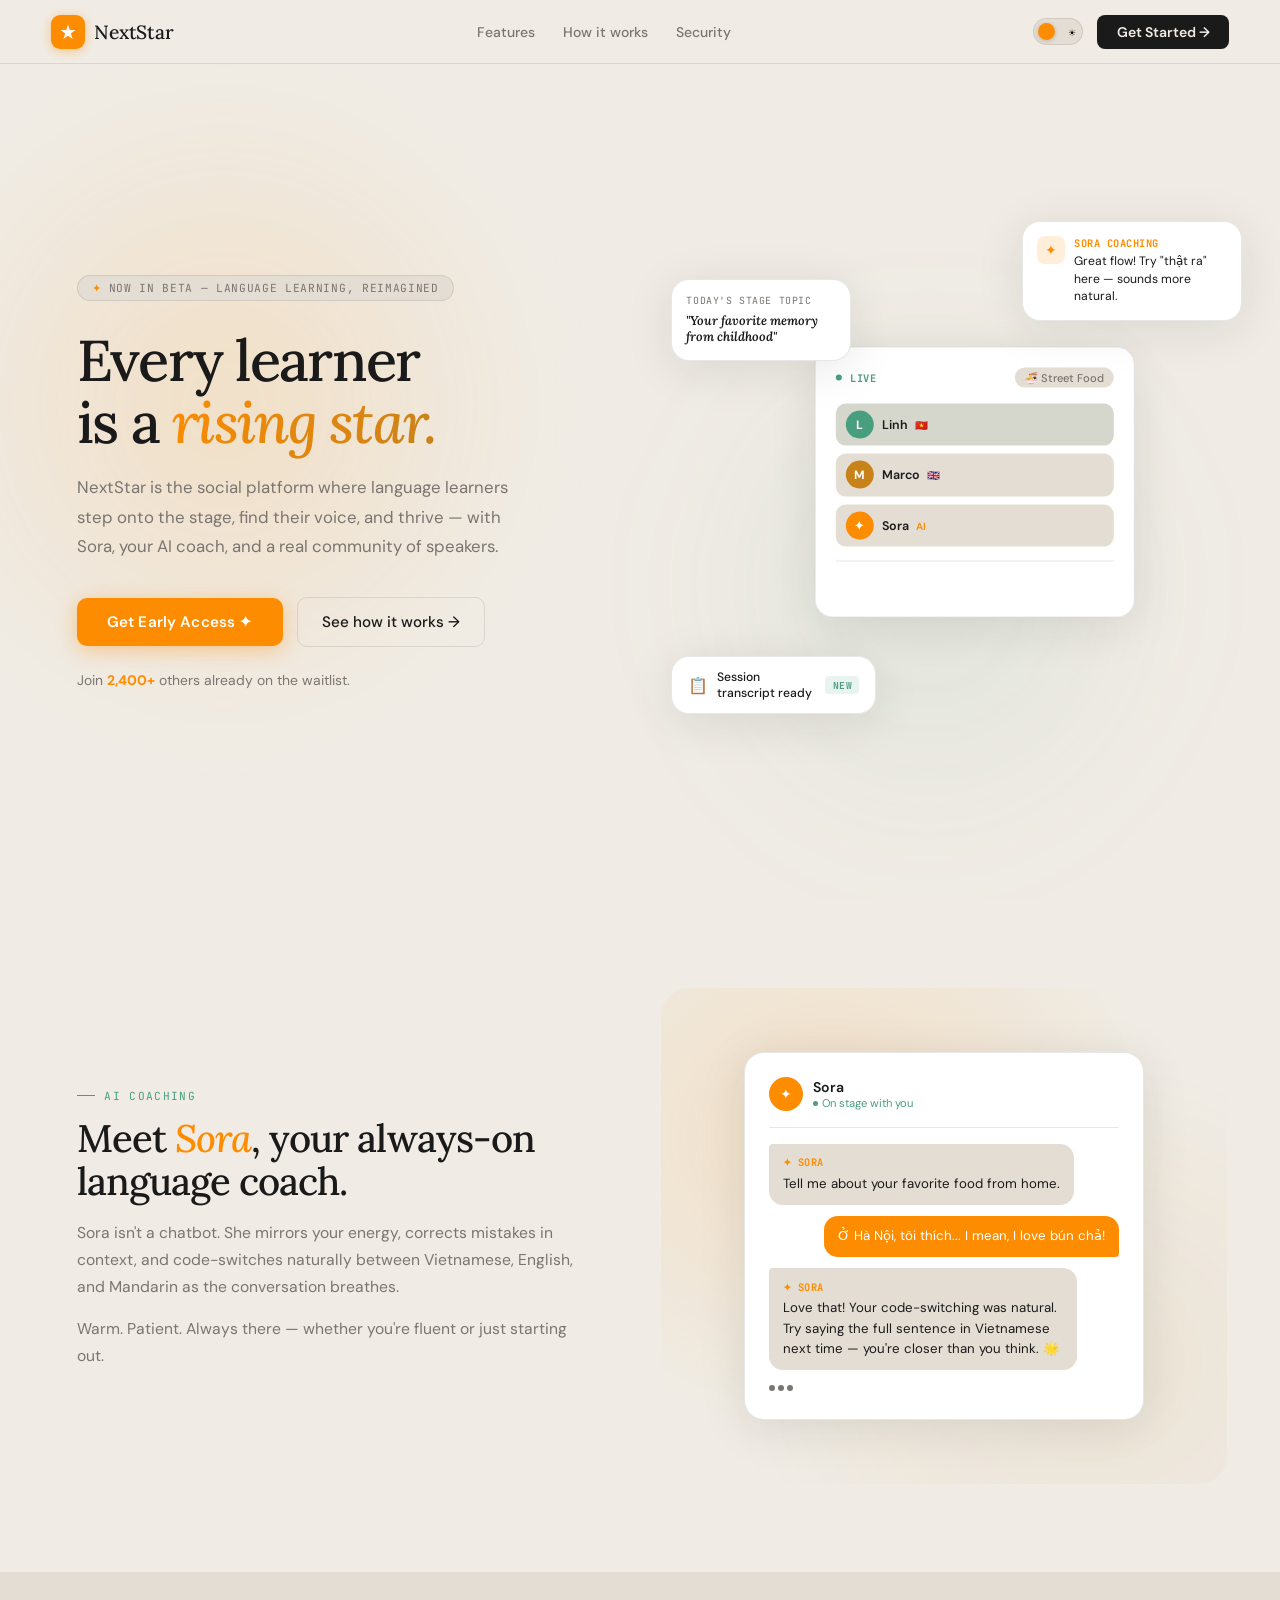
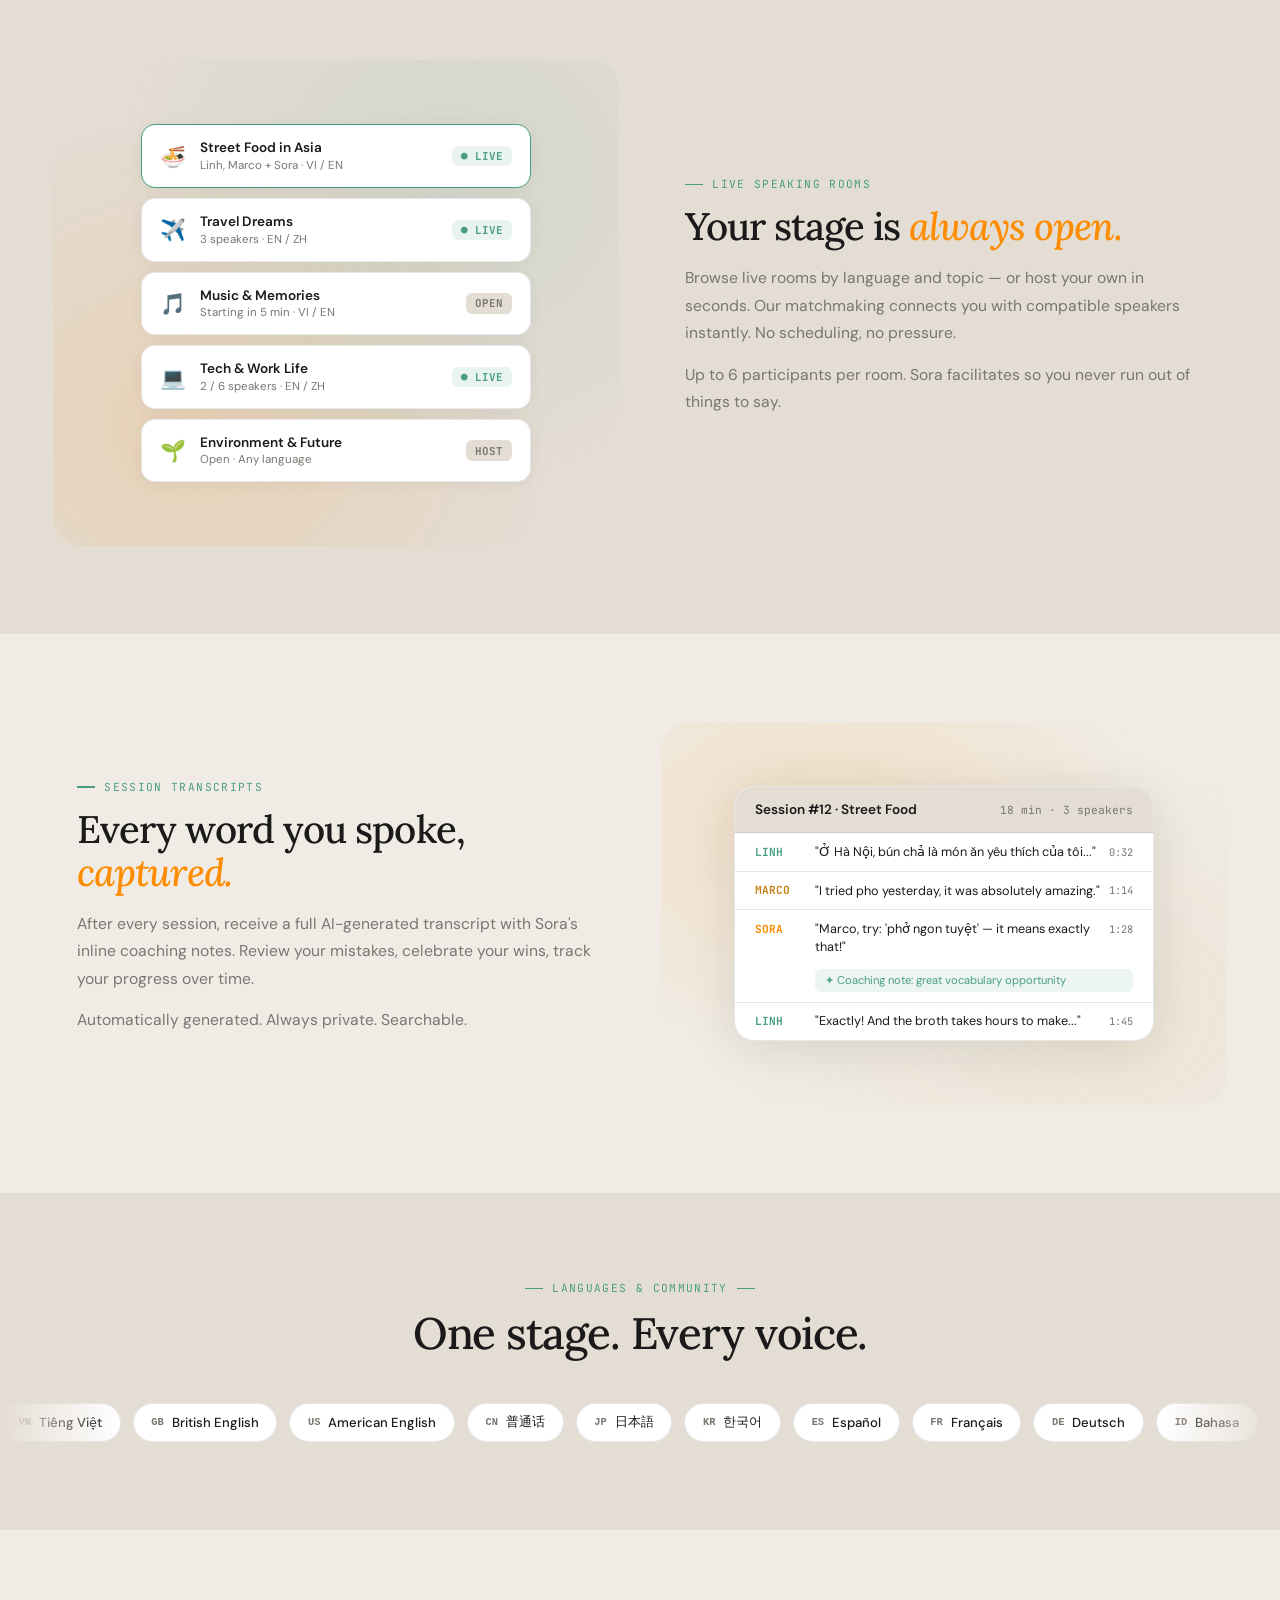
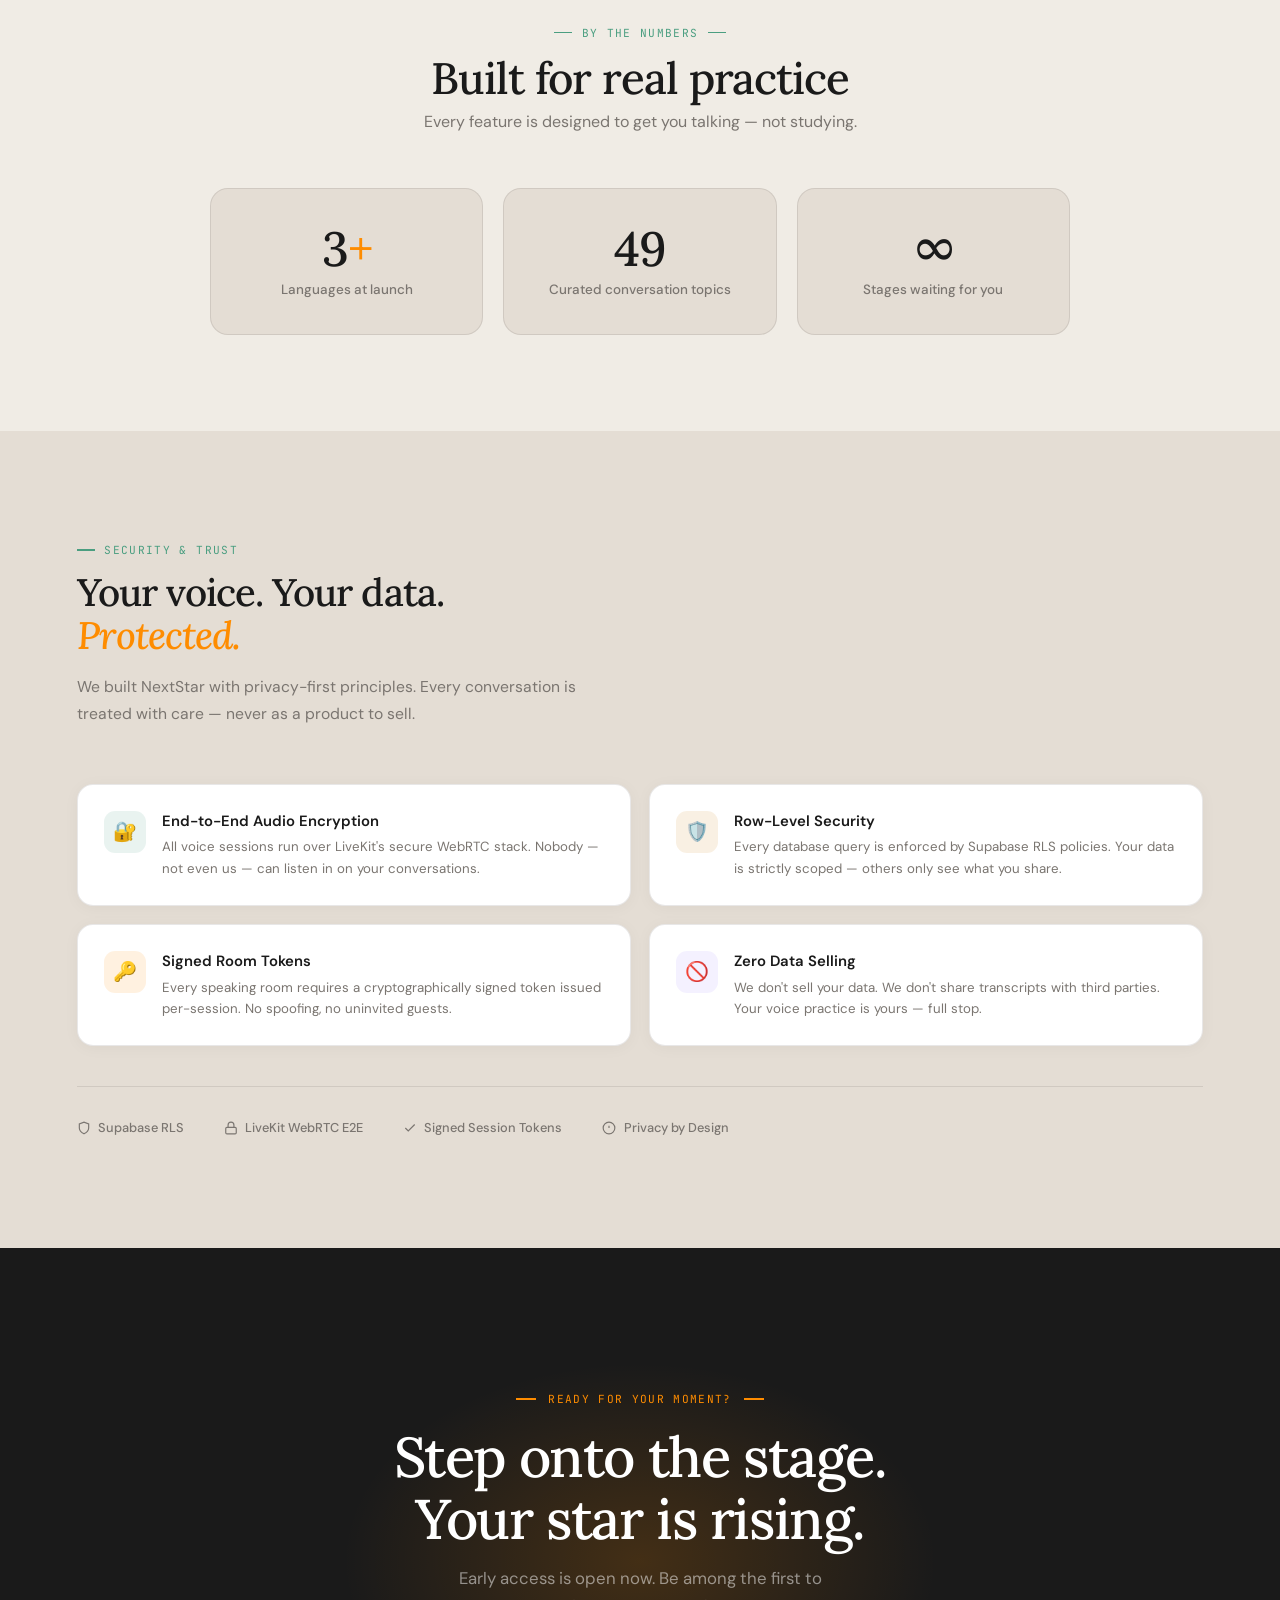
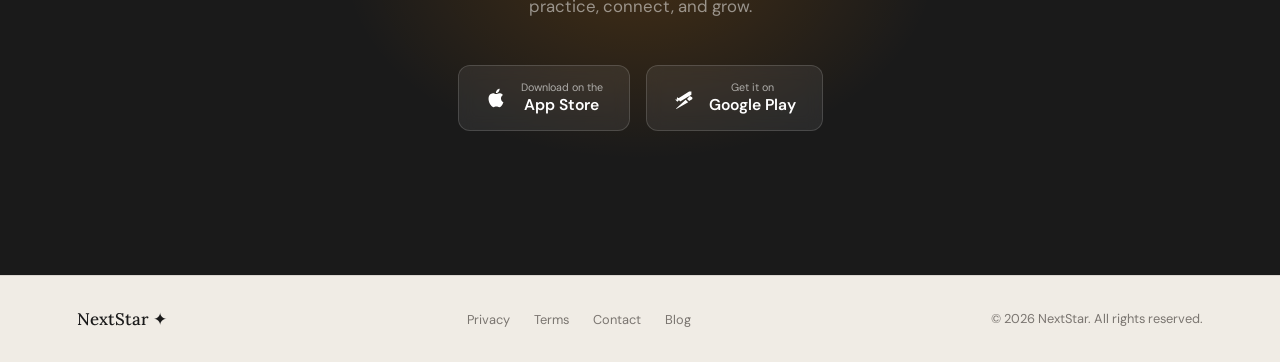
==== commit 8b87effc: "Landing page for NextStar with animation" ====
--- a/nextstar.html
+++ b/nextstar.html
@@ -5,93 +5,67 @@
 <meta name="viewport" content="width=device-width, initial-scale=1.0" />
 <title>NextStar — Your stage. Your voice. Your moment.</title>
 <meta name="description" content="NextStar is the social language learning platform where new stars rise. Practice speaking with real people and Sora, your AI coach." />
-
-<!-- Fonts -->
 <link rel="preconnect" href="https://fonts.googleapis.com" />
 <link rel="preconnect" href="https://fonts.gstatic.com" crossorigin />
 <link href="https://fonts.googleapis.com/css2?family=Lora:ital,wght@0,500;1,400&family=DM+Sans:wght@400;500;600;700&family=JetBrains+Mono:wght@400&display=swap" rel="stylesheet" />
-
 <style>
 /* ═══════════════════════════════════════════════
    NextStar — styles.css
-   Stage/spotlight language learning platform
+   Kinso-inspired layout · Stage/spotlight brand
 ═══════════════════════════════════════════════ */
 
-/* ── THEME TOKENS ─────────────────────────────── */
 :root {
   --ease-spring: cubic-bezier(0.34, 1.56, 0.64, 1);
   --ease-out:    cubic-bezier(0.22, 1, 0.36, 1);
-  --ease-in-out: cubic-bezier(0.65, 0, 0.35, 1);
 }
 
 [data-theme="light"] {
-  --bg:           #e7e2db;
-  --surface2:     #d8d1c8;
-  --surface:      #cbbeb1;
-  --border:       rgba(46,44,42,0.13);
-  --text:         #1a1a1a;
-  --muted:        #7a7570;
-  --accent:       #e8a87c;
-  --button:       #FE8C00;
-  --teal:         #4a9e80;
-  --amber:        #c8821a;
-  --red:          #c0392b;
-  --dark:         #1a1a1a;
-  --hero-glow-a:  rgba(254,140,0,0.18);
-  --hero-glow-b:  rgba(74,158,128,0.12);
-  --hero-glow-c:  rgba(200,130,26,0.10);
-  --card-shadow:  0 4px 32px rgba(26,26,26,0.07);
-  --spotlight:    rgba(254,140,0,0.08);
-  --noise-opacity: 0.03;
-  --star-opacity: 0.15;
+  --bg:          #f0ece5;
+  --surface:     #e4ddd4;
+  --surface2:    #d8d0c6;
+  --border:      rgba(46,44,42,0.11);
+  --text:        #1a1a1a;
+  --muted:       #7a7570;
+  --button:      #FE8C00;
+  --teal:        #4a9e80;
+  --amber:       #c8821a;
+  --accent:      #e8a87c;
+  --card-bg:     #ffffff;
+  --card-shadow: 0 8px 48px rgba(26,26,26,0.10);
+  --mesh-a:      rgba(254,140,0,0.14);
+  --mesh-b:      rgba(74,158,128,0.10);
+  --mesh-c:      rgba(200,130,26,0.08);
+  --star-op:     0.4;
 }
 
 [data-theme="dark"] {
-  --bg:           #0d0f14;
-  --surface2:     #141720;
-  --surface:      #1c2030;
-  --border:       #252a3a;
-  --text:         #eef0f6;
-  --muted:        #5a6180;
-  --accent:       #3ee8b5;
-  --button:       #f5a623;
-  --teal:         #3ee8b5;
-  --amber:        #f5a623;
-  --red:          #f05454;
-  --dark:         #eef0f6;
-  --hero-glow-a:  rgba(245,166,35,0.12);
-  --hero-glow-b:  rgba(62,232,181,0.10);
-  --hero-glow-c:  rgba(91,141,238,0.08);
-  --card-shadow:  0 4px 40px rgba(0,0,0,0.45);
-  --spotlight:    rgba(245,166,35,0.06);
-  --noise-opacity: 0.05;
-  --star-opacity: 0.5;
-}
-
-/* ── RESET ──────────────────────────────────────── */
+  --bg:          #0d0f14;
+  --surface:     #141720;
+  --surface2:    #1c2030;
+  --border:      #252a3a;
+  --text:        #eef0f6;
+  --muted:       #5a6180;
+  --button:      #f5a623;
+  --teal:        #3ee8b5;
+  --amber:       #f5a623;
+  --accent:      #3ee8b5;
+  --card-bg:     #1c2030;
+  --card-shadow: 0 8px 48px rgba(0,0,0,0.55);
+  --mesh-a:      rgba(245,166,35,0.10);
+  --mesh-b:      rgba(62,232,181,0.08);
+  --mesh-c:      rgba(91,141,238,0.06);
+  --star-op:     0.9;
+}
+
+/* ── RESET ───────────────────────────────────── */
 *, *::before, *::after { box-sizing: border-box; margin: 0; padding: 0; }
 html { scroll-behavior: smooth; }
-
 body {
   font-family: 'DM Sans', sans-serif;
   background: var(--bg);
   color: var(--text);
   transition: background 0.45s var(--ease-out), color 0.45s var(--ease-out);
   overflow-x: hidden;
-  min-height: 100vh;
-}
-
-/* Grain texture */
-body::before {
-  content: '';
-  position: fixed;
-  inset: 0;
-  pointer-events: none;
-  z-index: 9999;
-  background-image: url("data:image/svg+xml,%3Csvg viewBox='0 0 256 256' xmlns='http://www.w3.org/2000/svg'%3E%3Cfilter id='n'%3E%3CfeTurbulence type='fractalNoise' baseFrequency='0.9' numOctaves='4' stitchTiles='stitch'/%3E%3C/filter%3E%3Crect width='100%25' height='100%25' filter='url(%23n)' opacity='1'/%3E%3C/svg%3E");
-  opacity: var(--noise-opacity);
-  mix-blend-mode: overlay;
-  transition: opacity 0.4s;
 }
 
 /* ════════════════════════════════════════════════
@@ -99,975 +73,842 @@
 ════════════════════════════════════════════════ */
 nav {
   position: fixed;
-  top: 0; left: 0; right: 0;
-  z-index: 100;
+  inset: 0 0 auto 0;
+  z-index: 200;
+  height: 64px;
   display: flex;
   align-items: center;
   justify-content: space-between;
-  padding: 0 clamp(1.5rem, 5vw, 4rem);
-  height: 68px;
-  background: var(--bg);
+  padding: 0 clamp(1.25rem, 4vw, 3.5rem);
+  background: color-mix(in srgb, var(--bg) 88%, transparent);
+  backdrop-filter: blur(20px);
   border-bottom: 1px solid var(--border);
-  backdrop-filter: blur(16px);
-  transition: background 0.4s, border-color 0.4s;
-}
-
-.nav-logo {
-  display: flex;
-  align-items: center;
-  gap: 10px;
-  text-decoration: none;
-}
-
+  transition: background 0.4s, border-color 0.4s, box-shadow 0.3s;
+}
+nav.scrolled { box-shadow: 0 2px 28px rgba(0,0,0,0.07); }
+[data-theme="dark"] nav.scrolled { box-shadow: 0 2px 28px rgba(0,0,0,0.35); }
+
+.nav-logo { display: flex; align-items: center; gap: 9px; text-decoration: none; }
 .nav-logo-icon {
-  width: 36px; height: 36px;
+  width: 34px; height: 34px;
   background: var(--button);
-  border-radius: 10px;
-  display: flex; align-items: center; justify-content: center;
-  position: relative;
-  overflow: hidden;
+  border-radius: 9px;
+  display: grid; place-items: center;
   box-shadow: 0 2px 12px color-mix(in srgb, var(--button) 40%, transparent);
-  transition: box-shadow 0.3s;
-}
-.nav-logo-icon:hover { box-shadow: 0 4px 20px color-mix(in srgb, var(--button) 60%, transparent); }
-.nav-logo-icon svg { width: 20px; height: 20px; }
-
-.nav-logo-text {
+  transition: transform 0.2s var(--ease-spring);
+}
+.nav-logo-icon:hover { transform: scale(1.1); }
+.nav-logo-name {
   font-family: 'Lora', serif;
   font-weight: 500;
-  font-size: 1.25rem;
+  font-size: 1.2rem;
   color: var(--text);
+  letter-spacing: -0.01em;
   transition: color 0.4s;
-  letter-spacing: -0.01em;
-}
-
-.nav-links {
-  display: flex;
-  align-items: center;
-  gap: 2rem;
-  list-style: none;
-}
-
-.nav-links a {
-  text-decoration: none;
-  font-size: 0.875rem;
-  font-weight: 500;
-  color: var(--muted);
-  transition: color 0.2s;
-  letter-spacing: 0.01em;
-}
-.nav-links a:hover { color: var(--text); }
-
-.nav-right {
-  display: flex;
-  align-items: center;
-  gap: 1rem;
-}
-
-/* Theme toggle pill */
-.theme-toggle {
-  width: 52px; height: 28px;
+}
+
+.nav-center { display: flex; gap: 1.75rem; list-style: none; }
+.nav-center a { font-size: 0.875rem; font-weight: 500; color: var(--muted); text-decoration: none; transition: color 0.18s; }
+.nav-center a:hover { color: var(--text); }
+
+.nav-right { display: flex; align-items: center; gap: 0.875rem; }
+
+.theme-pill {
+  width: 50px; height: 27px;
   border-radius: 14px;
   background: var(--surface);
   border: 1px solid var(--border);
   cursor: pointer;
   position: relative;
-  transition: background 0.4s, border-color 0.4s;
+  transition: background 0.4s;
   flex-shrink: 0;
 }
-
-.theme-toggle::after {
+.theme-pill::after {
   content: '';
   position: absolute;
   top: 4px; left: 4px;
-  width: 18px; height: 18px;
+  width: 17px; height: 17px;
   border-radius: 50%;
   background: var(--button);
-  transition: transform 0.35s var(--ease-spring), background 0.4s;
-  box-shadow: 0 1px 4px rgba(0,0,0,0.25);
-}
-[data-theme="dark"] .theme-toggle::after { transform: translateX(24px); }
-
-.theme-icon {
-  position: absolute;
-  top: 50%; transform: translateY(-50%);
-  font-size: 0.6rem;
-  pointer-events: none;
-  transition: opacity 0.3s;
-  line-height: 1;
-}
-.theme-icon.sun { right: 7px; opacity: 1; }
-.theme-icon.moon { left: 6px; opacity: 0; }
+  transition: transform 0.32s var(--ease-spring);
+  box-shadow: 0 1px 4px rgba(0,0,0,0.2);
+}
+[data-theme="dark"] .theme-pill::after { transform: translateX(23px); }
+
+.theme-icon { position: absolute; top: 50%; transform: translateY(-50%); font-size: 0.58rem; pointer-events: none; transition: opacity 0.3s; }
+.theme-icon.sun { right: 6px; opacity: 1; }
+.theme-icon.moon { left: 5px; opacity: 0; }
 [data-theme="dark"] .theme-icon.sun { opacity: 0; }
 [data-theme="dark"] .theme-icon.moon { opacity: 1; }
 
-.btn-nav-cta {
-  padding: 0.5rem 1.25rem;
-  background: var(--button);
-  color: #fff;
+.btn-join {
+  padding: 0.5rem 1.2rem;
+  background: var(--text);
+  color: var(--bg);
   border: none;
   border-radius: 8px;
   font-family: 'DM Sans', sans-serif;
   font-weight: 600;
   font-size: 0.875rem;
   cursor: pointer;
-  letter-spacing: 0.01em;
-  transition: transform 0.2s var(--ease-spring), box-shadow 0.2s;
-  box-shadow: 0 2px 10px color-mix(in srgb, var(--button) 30%, transparent);
-}
-.btn-nav-cta:hover {
-  transform: translateY(-1px);
-  box-shadow: 0 6px 20px color-mix(in srgb, var(--button) 45%, transparent);
-}
-
-@media (max-width: 640px) { .nav-links { display: none; } }
+  transition: opacity 0.18s, transform 0.2s var(--ease-spring);
+}
+.btn-join:hover { opacity: 0.82; transform: translateY(-1px); }
+
+@media (max-width: 640px) { .nav-center { display: none; } }
 
 /* ════════════════════════════════════════════════
-   HERO
+   HERO — two-column Kinso layout
 ════════════════════════════════════════════════ */
 .hero {
   min-height: 100vh;
-  padding: 68px clamp(1.5rem, 6vw, 5rem) 0;
+  padding-top: 64px;
   display: grid;
-  place-items: center;
+  grid-template-columns: 52% 48%;
+  align-items: center;
+  padding-left: clamp(1.5rem, 6vw, 6rem);
+  padding-right: clamp(1rem, 3vw, 3rem);
   position: relative;
   overflow: hidden;
-}
-
-/* Star field canvas */
-#starCanvas {
+  gap: 0;
+}
+@media (max-width: 880px) {
+  .hero { grid-template-columns: 1fr; padding: 100px 1.5rem 4rem; }
+}
+
+#heroCanvas {
   position: absolute;
-  inset: 0;
-  width: 100%; height: 100%;
+  inset: 0; width: 100%; height: 100%;
   pointer-events: none;
-  opacity: var(--star-opacity);
-  transition: opacity 0.5s;
-}
-
-/* Spotlight cone */
-.hero-spotlight {
+  z-index: 0;
+}
+
+.hero-mesh {
+  position: absolute; inset: 0;
+  pointer-events: none; z-index: 1;
+}
+.hero-mesh::before {
+  content: '';
   position: absolute;
-  top: -20%;
-  left: 50%;
-  transform: translateX(-50%);
-  width: 700px; height: 700px;
-  background: conic-gradient(from 270deg at 50% 0%, transparent 20%, var(--spotlight) 50%, transparent 80%);
-  pointer-events: none;
-  animation: spotlightSway 8s ease-in-out infinite;
-}
-@keyframes spotlightSway {
-  0%,100% { transform: translateX(-50%) rotate(-4deg); }
-  50%      { transform: translateX(-50%) rotate(4deg); }
-}
-
-/* Glow blobs */
-.glow {
+  width: 55%; height: 80%;
+  top: 5%; left: -10%;
+  background: radial-gradient(ellipse, var(--mesh-a), transparent 65%);
+  filter: blur(50px);
+  animation: blobDrift 11s ease-in-out infinite;
+}
+.hero-mesh::after {
+  content: '';
   position: absolute;
-  border-radius: 50%;
-  pointer-events: none;
-  filter: blur(90px);
-  animation: blobFloat 10s ease-in-out infinite;
-}
-.glow-1 { width: 550px; height: 550px; top: -5%;  left: -8%;  background: var(--hero-glow-a); animation-delay: 0s; }
-.glow-2 { width: 450px; height: 450px; bottom: 0;  right: -5%; background: var(--hero-glow-b); animation-delay: -5s; }
-.glow-3 { width: 300px; height: 300px; top: 45%;  left: 45%;  background: var(--hero-glow-c); animation-delay: -2.5s; }
-
-@keyframes blobFloat {
-  0%,100% { transform: translate(0, 0) scale(1); }
-  33%      { transform: translate(25px, -18px) scale(1.04); }
-  66%      { transform: translate(-18px, 12px) scale(0.96); }
-}
-
-.hero-inner {
+  width: 45%; height: 70%;
+  bottom: 0; right: 5%;
+  background: radial-gradient(ellipse, var(--mesh-b), transparent 65%);
+  filter: blur(60px);
+  animation: blobDrift 14s ease-in-out infinite reverse;
+}
+@keyframes blobDrift { 0%,100%{transform:translate(0,0);} 50%{transform:translate(18px,-14px);} }
+
+/* Left: text */
+.hero-text {
   position: relative;
   z-index: 2;
-  text-align: center;
-  max-width: 880px;
-  padding: 5rem 0 6rem;
+  padding: 4rem 0;
+  max-width: 540px;
 }
 
 .hero-badge {
   display: inline-flex;
   align-items: center;
-  gap: 0.5rem;
-  padding: 0.35rem 1.1rem;
+  gap: 0.45rem;
+  padding: 0.3rem 0.875rem;
+  border-radius: 20px;
+  background: var(--surface);
   border: 1px solid var(--border);
-  border-radius: 20px;
-  background: var(--surface2);
-  font-size: 0.75rem;
-  font-weight: 500;
-  color: var(--muted);
-  margin-bottom: 2rem;
+  font-family: 'JetBrains Mono', monospace;
+  font-size: 0.7rem;
   letter-spacing: 0.06em;
   text-transform: uppercase;
-  font-family: 'JetBrains Mono', monospace;
-  animation: fadeUp 0.8s var(--ease-out) 0.1s both;
-}
-
-.badge-star {
-  color: var(--button);
-  font-size: 0.9rem;
-  animation: starSpin 4s linear infinite;
-}
-@keyframes starSpin {
-  0%   { transform: rotate(0deg) scale(1); }
-  50%  { transform: rotate(180deg) scale(1.3); }
-  100% { transform: rotate(360deg) scale(1); }
-}
+  color: var(--muted);
+  margin-bottom: 1.75rem;
+  animation: fadeUp 0.7s var(--ease-out) 0.1s both;
+}
+.badge-star { color: var(--button); display: inline-block; animation: rotateStar 5s linear infinite; }
+@keyframes rotateStar { to { transform: rotate(360deg); } }
 
 .hero-headline {
   font-family: 'Lora', serif;
   font-weight: 500;
-  font-size: clamp(3rem, 7.5vw, 5.75rem);
-  line-height: 1.06;
+  font-size: clamp(2.75rem, 4.5vw, 4.25rem);
+  line-height: 1.08;
   letter-spacing: -0.03em;
   color: var(--text);
-  margin-bottom: 1.5rem;
-  animation: fadeUp 0.8s var(--ease-out) 0.2s both;
-}
-
+  margin-bottom: 1.25rem;
+  animation: fadeUp 0.7s var(--ease-out) 0.2s both;
+}
 .hero-headline em {
   font-style: italic;
-  background: linear-gradient(135deg, var(--button), var(--amber));
+  background: linear-gradient(120deg, var(--button), var(--amber));
   -webkit-background-clip: text;
   -webkit-text-fill-color: transparent;
   background-clip: text;
 }
 
 .hero-sub {
-  font-size: clamp(1rem, 2vw, 1.18rem);
+  font-size: 1.05rem;
   color: var(--muted);
-  line-height: 1.7;
-  max-width: 560px;
-  margin: 0 auto 2.75rem;
-  font-weight: 400;
-  animation: fadeUp 0.8s var(--ease-out) 0.35s both;
+  line-height: 1.75;
+  max-width: 440px;
+  margin-bottom: 2.25rem;
+  animation: fadeUp 0.7s var(--ease-out) 0.3s both;
 }
 
 .hero-actions {
   display: flex;
   align-items: center;
-  justify-content: center;
-  gap: 1rem;
+  gap: 0.875rem;
   flex-wrap: wrap;
-  animation: fadeUp 0.8s var(--ease-out) 0.5s both;
+  animation: fadeUp 0.7s var(--ease-out) 0.42s both;
 }
 
 .btn-primary {
-  padding: 0.9rem 2.25rem;
+  padding: 0.85rem 1.875rem;
   background: var(--button);
   color: #fff;
   border: none;
-  border-radius: 12px;
+  border-radius: 10px;
   font-family: 'DM Sans', sans-serif;
   font-weight: 600;
-  font-size: 1rem;
+  font-size: 0.95rem;
   cursor: pointer;
   letter-spacing: 0.01em;
-  transition: transform 0.25s var(--ease-spring), box-shadow 0.2s;
-  box-shadow: 0 4px 24px color-mix(in srgb, var(--button) 38%, transparent);
+  transition: transform 0.22s var(--ease-spring), box-shadow 0.2s;
+  box-shadow: 0 4px 20px color-mix(in srgb, var(--button) 38%, transparent);
 }
 .btn-primary:hover {
   transform: translateY(-2px) scale(1.02);
-  box-shadow: 0 8px 36px color-mix(in srgb, var(--button) 50%, transparent);
+  box-shadow: 0 8px 32px color-mix(in srgb, var(--button) 50%, transparent);
 }
 
 .btn-ghost {
-  padding: 0.9rem 1.75rem;
+  padding: 0.85rem 1.5rem;
   background: transparent;
   color: var(--text);
   border: 1.5px solid var(--border);
-  border-radius: 12px;
+  border-radius: 10px;
   font-family: 'DM Sans', sans-serif;
   font-weight: 500;
-  font-size: 1rem;
+  font-size: 0.95rem;
   cursor: pointer;
-  transition: background 0.2s, border-color 0.2s, transform 0.2s;
-}
-.btn-ghost:hover { background: var(--surface2); transform: translateY(-1px); }
-
-/* Stage meter */
-.hero-stage {
-  margin-top: 3.5rem;
-  animation: fadeUp 0.8s var(--ease-out) 0.65s both;
+  transition: background 0.18s, transform 0.18s;
+}
+.btn-ghost:hover { background: var(--surface); transform: translateY(-1px); }
+
+.hero-waitlist {
+  margin-top: 1.5rem;
+  font-size: 0.87rem;
+  color: var(--muted);
+  animation: fadeUp 0.7s var(--ease-out) 0.55s both;
+}
+.hero-waitlist strong { color: var(--button); font-weight: 700; }
+
+/* Right: floating mock cards */
+.hero-visual {
+  position: relative;
+  z-index: 2;
+  height: 580px;
+  animation: fadeUp 0.9s var(--ease-out) 0.35s both;
+}
+@media (max-width: 880px) { .hero-visual { height: 420px; } }
+
+/* ── Mock card base ─────────────────────────── */
+.mock-card {
+  position: absolute;
+  background: var(--card-bg);
+  border: 1px solid var(--border);
+  border-radius: 18px;
+  box-shadow: var(--card-shadow);
+  transition: background 0.4s, border-color 0.4s;
+  overflow: hidden;
+}
+
+/* Main room card — center */
+.mock-main {
+  width: 320px;
+  padding: 1.25rem;
+  top: 50%; left: 50%;
+  transform: translate(-46%, -50%);
+  z-index: 3;
+}
+
+.mock-room-header {
   display: flex;
-  flex-direction: column;
   align-items: center;
-  gap: 0.75rem;
-}
-
-/* Voice wave */
-.wave-container {
+  gap: 0.5rem;
+  margin-bottom: 1rem;
+}
+.mock-live-dot {
+  width: 6px; height: 6px;
+  border-radius: 50%;
+  background: var(--teal);
+  animation: livePulse 1.6s ease-in-out infinite;
+  flex-shrink: 0;
+}
+@keyframes livePulse { 0%,100%{opacity:1;} 50%{opacity:0.2;} }
+.mock-live-txt {
+  font-family: 'JetBrains Mono', monospace;
+  font-size: 0.65rem;
+  font-weight: 700;
+  color: var(--teal);
+  letter-spacing: 0.08em;
+}
+.mock-topic-chip {
+  margin-left: auto;
+  padding: 0.18rem 0.6rem;
+  background: var(--surface);
+  border-radius: 10px;
+  font-size: 0.7rem;
+  color: var(--muted);
+  font-weight: 500;
+  transition: background 0.4s;
+}
+
+.mock-participants { display: flex; flex-direction: column; gap: 0.5rem; margin-bottom: 0.875rem; }
+
+.mock-p {
+  display: flex;
+  align-items: center;
+  gap: 0.55rem;
+  padding: 0.45rem 0.6rem;
+  border-radius: 10px;
+  background: var(--surface);
+  transition: background 0.4s;
+}
+.mock-p.speaking { background: color-mix(in srgb, var(--teal) 10%, var(--surface)); }
+
+.mock-av {
+  width: 28px; height: 28px;
+  border-radius: 50%;
+  display: grid; place-items: center;
+  font-size: 0.75rem;
+  font-weight: 700;
+  color: #fff;
+  flex-shrink: 0;
+}
+.mock-p-name { font-size: 0.78rem; font-weight: 600; color: var(--text); }
+.mock-p-flag { font-size: 0.65rem; color: var(--muted); margin-left: 0.25rem; }
+
+.mock-p-wave {
+  display: flex; align-items: center; gap: 2px; height: 16px; margin-left: auto;
+}
+.mock-pw-bar {
+  width: 2px; border-radius: 2px; background: var(--teal);
+  animation: miniWave 1.1s ease-in-out infinite;
+}
+@keyframes miniWave { 0%,100%{height:2px;} 50%{height:var(--mh);} }
+
+.mock-full-wave {
+  display: flex; align-items: center; gap: 2.5px; height: 36px;
+  border-top: 1px solid var(--border); padding-top: 0.5rem;
+}
+.mock-fw-bar {
+  width: 3px; border-radius: 2px;
+  background: linear-gradient(to top, var(--button), var(--amber));
+  animation: fullWave 1.4s ease-in-out infinite;
+}
+@keyframes fullWave { 0%,100%{height:3px;opacity:0.4;} 50%{height:var(--wh);opacity:1;} }
+
+/* Sora coaching card — top right */
+.mock-notif {
+  width: 220px;
+  padding: 0.875rem;
+  top: 5%; right: 0%;
+  z-index: 4;
+  display: flex; gap: 0.6rem; align-items: flex-start;
+  animation: floatY 5s ease-in-out infinite;
+}
+.mock-notif-icon {
+  width: 28px; height: 28px; border-radius: 8px;
+  background: color-mix(in srgb, var(--button) 15%, transparent);
+  display: grid; place-items: center;
+  font-size: 0.85rem; color: var(--button); flex-shrink: 0;
+}
+.mock-notif-from {
+  font-family: 'JetBrains Mono', monospace;
+  font-size: 0.65rem; font-weight: 700; color: var(--button);
+  text-transform: uppercase; letter-spacing: 0.05em; display: block; margin-bottom: 0.2rem;
+}
+.mock-notif-text { font-size: 0.76rem; color: var(--text); line-height: 1.45; }
+
+/* Transcript badge — bottom left */
+.mock-badge {
+  width: 205px;
+  padding: 0.75rem 1rem;
+  bottom: 10%; left: -2%;
+  z-index: 4;
+  display: flex; align-items: center; gap: 0.55rem;
+  animation: floatY 6.5s ease-in-out infinite reverse;
+}
+.mock-badge-text { font-size: 0.76rem; font-weight: 500; color: var(--text); flex: 1; }
+.mock-new {
+  padding: 0.15rem 0.45rem;
+  background: color-mix(in srgb, var(--teal) 12%, transparent);
+  color: var(--teal);
+  border-radius: 4px;
+  font-size: 0.6rem; font-weight: 700; letter-spacing: 0.05em;
+  font-family: 'JetBrains Mono', monospace;
+}
+
+/* Topic starter card — top left */
+.mock-topic-card {
+  width: 180px;
+  padding: 0.875rem;
+  top: 15%; left: -2%;
+  z-index: 4;
+  animation: floatY 7s ease-in-out infinite;
+  animation-delay: -3s;
+}
+.mock-tc-label { font-family: 'JetBrains Mono', monospace; font-size: 0.62rem; color: var(--muted); letter-spacing: 0.06em; text-transform: uppercase; margin-bottom: 0.35rem; }
+.mock-tc-text { font-size: 0.8rem; font-weight: 600; color: var(--text); line-height: 1.3; font-family: 'Lora', serif; font-style: italic; }
+
+@keyframes floatY { 0%,100%{transform:translateY(0);} 50%{transform:translateY(-10px);} }
+
+/* ════════════════════════════════════════════════
+   FEATURE SECTIONS (Kinso alternating)
+════════════════════════════════════════════════ */
+.feature-section {
+  padding: clamp(5rem, 10vw, 7rem) clamp(1.5rem, 6vw, 6rem);
+  background: var(--bg);
+  transition: background 0.4s;
+  overflow: hidden;
+}
+.feature-section.alt { background: var(--surface); }
+[data-theme="dark"] .feature-section.alt { background: color-mix(in srgb, var(--surface2) 60%, var(--surface)); }
+
+.feature-inner {
+  display: grid;
+  grid-template-columns: 1fr 1fr;
+  gap: clamp(3rem, 7vw, 7rem);
+  align-items: center;
+  max-width: 1160px;
+  margin: 0 auto;
+}
+.feature-inner.flip { direction: rtl; }
+.feature-inner.flip > * { direction: ltr; }
+@media (max-width: 820px) { .feature-inner, .feature-inner.flip { grid-template-columns: 1fr; direction: ltr; } }
+
+.feature-eyebrow {
+  font-family: 'JetBrains Mono', monospace;
+  font-size: 0.7rem; letter-spacing: 0.12em; text-transform: uppercase;
+  color: var(--teal); margin-bottom: 0.875rem;
+  display: flex; align-items: center; gap: 0.6rem;
+}
+.feature-eyebrow::before { content:''; width:18px; height:1.5px; background:var(--teal); display:block; }
+
+.feature-title {
+  font-family: 'Lora', serif; font-weight: 500;
+  font-size: clamp(1.75rem, 3vw, 2.5rem);
+  line-height: 1.12; letter-spacing: -0.025em;
+  color: var(--text); margin-bottom: 1rem;
+}
+.feature-title em { font-style: italic; color: var(--button); }
+
+.feature-desc { font-size: 0.98rem; color: var(--muted); line-height: 1.75; margin-bottom: 0.875rem; }
+
+/* Gradient bg blob behind the visual */
+.feature-visual {
+  position: relative;
   display: flex;
   align-items: center;
   justify-content: center;
-  gap: 4px;
-  height: 72px;
-}
-
-.wave-bar {
-  width: 4px;
-  border-radius: 2px;
-  background: var(--button);
-  animation: waveAnim 1.4s ease-in-out infinite;
-}
-
-@keyframes waveAnim {
-  0%, 100% { height: 6px; }
-  50%       { height: var(--h); }
-}
-
-.stage-label {
+  padding: 2.5rem 0;
+}
+.feature-visual::before {
+  content: '';
+  position: absolute;
+  inset: -1.5rem;
+  border-radius: 28px;
+  z-index: 0;
+}
+.blob-amber::before {
+  background: radial-gradient(ellipse at 30% 30%, var(--mesh-a), transparent 60%),
+              radial-gradient(ellipse at 75% 75%, var(--mesh-c), transparent 60%);
+}
+.blob-teal::before {
+  background: radial-gradient(ellipse at 70% 25%, var(--mesh-b), transparent 60%),
+              radial-gradient(ellipse at 25% 75%, var(--mesh-a), transparent 60%);
+}
+
+/* ─── Chat mockup ─────────────────────────────── */
+.mock-chat-wrap {
+  position: relative; z-index: 1;
+  background: var(--card-bg);
+  border: 1px solid var(--border);
+  border-radius: 20px;
+  padding: 1.5rem;
+  box-shadow: var(--card-shadow);
+  width: 100%; max-width: 400px;
+  transition: background 0.4s, border-color 0.4s;
+}
+.mock-chat-header {
+  display: flex; align-items: center; gap: 0.6rem;
+  padding-bottom: 1rem; border-bottom: 1px solid var(--border); margin-bottom: 1rem;
+}
+.mock-chat-av {
+  width: 34px; height: 34px; border-radius: 50%;
+  background: var(--button); display: grid; place-items: center;
+  font-size: 0.9rem; color: #fff; flex-shrink: 0;
+}
+.mock-chat-name { font-weight: 600; font-size: 0.88rem; color: var(--text); display: block; }
+.mock-chat-status { font-size: 0.7rem; color: var(--teal); display: flex; align-items: center; gap: 0.3rem; }
+.status-dot { width: 5px; height: 5px; border-radius: 50%; background: var(--teal); }
+
+.chat-bubbles { display: flex; flex-direction: column; gap: 0.7rem; }
+.bubble {
+  max-width: 88%;
+  padding: 0.65rem 0.875rem;
+  border-radius: 14px;
+  font-size: 0.83rem; line-height: 1.55;
+}
+.bubble.sora {
+  background: var(--surface); color: var(--text);
+  border-radius: 4px 14px 14px 14px;
+  align-self: flex-start;
+  transition: background 0.4s;
+}
+.bubble.user {
+  background: var(--button); color: #fff;
+  border-radius: 14px 14px 4px 14px;
+  align-self: flex-end;
+}
+.bubble-from {
+  font-size: 0.65rem; font-weight: 700; color: var(--button);
+  display: block; margin-bottom: 0.2rem;
+  letter-spacing: 0.04em; text-transform: uppercase;
   font-family: 'JetBrains Mono', monospace;
-  font-size: 0.72rem;
-  color: var(--muted);
-  letter-spacing: 0.1em;
-  text-transform: uppercase;
-}
+}
+.typing-wrap { display: flex; gap: 3px; padding: 4px 0; align-self: flex-start; }
+.t-dot {
+  width: 6px; height: 6px; border-radius: 50%; background: var(--muted);
+  animation: tdBounce 1.2s ease-in-out infinite;
+}
+.t-dot:nth-child(2){animation-delay:0.18s;} .t-dot:nth-child(3){animation-delay:0.36s;}
+@keyframes tdBounce { 0%,100%{transform:translateY(0);} 50%{transform:translateY(-5px);} }
+
+/* ─── Transcript mockup ──────────────────────── */
+.mock-transcript-wrap {
+  position: relative; z-index: 1;
+  background: var(--card-bg);
+  border: 1px solid var(--border);
+  border-radius: 20px;
+  overflow: hidden;
+  box-shadow: var(--card-shadow);
+  width: 100%; max-width: 420px;
+  transition: background 0.4s, border-color 0.4s;
+}
+.tr-header {
+  display: flex; align-items: center; justify-content: space-between;
+  padding: 0.875rem 1.25rem;
+  border-bottom: 1px solid var(--border);
+  background: var(--surface);
+  transition: background 0.4s;
+}
+.tr-title { font-weight: 600; font-size: 0.85rem; color: var(--text); }
+.tr-meta { font-size: 0.7rem; color: var(--muted); font-family: 'JetBrains Mono', monospace; }
+.tr-row {
+  display: grid; grid-template-columns: 52px 1fr auto;
+  align-items: start; gap: 0.5rem;
+  padding: 0.6rem 1.25rem;
+  border-bottom: 1px solid var(--border);
+  transition: background 0.15s;
+}
+.tr-row:last-child { border-bottom: none; }
+.tr-row:hover { background: var(--surface); }
+.tr-who { font-size: 0.7rem; font-weight: 700; color: var(--button); font-family: 'JetBrains Mono', monospace; padding-top: 0.1rem; }
+.tr-text { font-size: 0.79rem; color: var(--text); line-height: 1.45; }
+.tr-time { font-size: 0.65rem; color: var(--muted); white-space: nowrap; font-family: 'JetBrains Mono', monospace; padding-top: 0.1rem; }
+.tr-note {
+  grid-column: 2 / -1;
+  display: flex; align-items: center; gap: 0.4rem;
+  padding: 0.3rem 0.6rem; margin-top: 0.25rem;
+  background: color-mix(in srgb, var(--teal) 10%, transparent);
+  border-radius: 6px;
+  font-size: 0.7rem; color: var(--teal);
+}
+
+/* ─── Rooms list mockup ──────────────────────── */
+.mock-rooms-wrap {
+  position: relative; z-index: 1;
+  display: flex; flex-direction: column; gap: 0.625rem;
+  width: 100%; max-width: 390px;
+}
+.room-row {
+  display: flex; align-items: center; gap: 0.875rem;
+  padding: 0.875rem 1.125rem;
+  background: var(--card-bg);
+  border: 1px solid var(--border);
+  border-radius: 14px;
+  box-shadow: 0 2px 16px rgba(0,0,0,0.05);
+  cursor: pointer;
+  transition: background 0.4s, transform 0.2s var(--ease-spring), box-shadow 0.2s;
+}
+[data-theme="dark"] .room-row { box-shadow: 0 2px 16px rgba(0,0,0,0.3); }
+.room-row:hover { transform: translateX(5px); box-shadow: 0 4px 24px rgba(0,0,0,0.1); }
+[data-theme="dark"] .room-row:hover { box-shadow: 0 4px 24px rgba(0,0,0,0.45); }
+.room-row.active { border-color: var(--teal); }
+.room-row-emoji { font-size: 1.3rem; flex-shrink: 0; }
+.room-row-info { flex: 1; }
+.room-row-topic { font-weight: 600; font-size: 0.85rem; color: var(--text); display: block; }
+.room-row-sub { font-size: 0.72rem; color: var(--muted); display: block; margin-top: 0.1rem; }
+.room-row-badge {
+  font-family: 'JetBrains Mono', monospace;
+  font-size: 0.68rem; font-weight: 700; padding: 0.2rem 0.55rem;
+  border-radius: 6px;
+}
+.badge-live { color: var(--teal); background: color-mix(in srgb, var(--teal) 12%, transparent); }
+.badge-open { color: var(--muted); background: var(--surface); }
 
 /* ════════════════════════════════════════════════
-   SHARED SECTION STYLES
+   LANGUAGE TICKER
 ════════════════════════════════════════════════ */
-section { padding: clamp(5rem, 10vw, 8rem) clamp(1.5rem, 6vw, 5rem); position: relative; }
+.langs-section {
+  padding: clamp(3.5rem, 7vw, 5.5rem) 0;
+  background: var(--surface);
+  overflow: hidden;
+  transition: background 0.4s;
+}
+.langs-header { text-align: center; padding: 0 1.5rem; margin-bottom: 2.75rem; }
 
 .section-eyebrow {
   font-family: 'JetBrains Mono', monospace;
-  font-size: 0.72rem;
-  letter-spacing: 0.12em;
-  text-transform: uppercase;
-  color: var(--teal);
-  margin-bottom: 1rem;
-  display: flex;
-  align-items: center;
-  gap: 0.75rem;
-}
-.section-eyebrow::before {
-  content: '';
-  display: block;
-  width: 24px; height: 1.5px;
-  background: var(--teal);
-  flex-shrink: 0;
-}
-
+  font-size: 0.7rem; letter-spacing: 0.12em; text-transform: uppercase;
+  color: var(--teal); margin-bottom: 0.875rem;
+  display: flex; align-items: center; justify-content: center; gap: 0.6rem;
+}
+.section-eyebrow::before, .section-eyebrow::after { content:''; width:18px; height:1.5px; background:var(--teal); display:block; }
 .section-title {
-  font-family: 'Lora', serif;
-  font-weight: 500;
-  font-size: clamp(2rem, 4.5vw, 3.2rem);
-  line-height: 1.12;
-  letter-spacing: -0.025em;
-  color: var(--text);
-  margin-bottom: 1rem;
-}
-
-.section-desc {
-  font-size: 1.05rem;
-  color: var(--muted);
-  line-height: 1.72;
-  max-width: 520px;
+  font-family: 'Lora', serif; font-weight: 500;
+  font-size: clamp(1.875rem, 3.5vw, 2.75rem);
+  line-height: 1.12; letter-spacing: -0.025em; color: var(--text);
+}
+
+.ticker-outer { overflow: hidden; position: relative; }
+.ticker-outer::before, .ticker-outer::after {
+  content: ''; position: absolute; top: 0; bottom: 0; width: 120px; z-index: 2; pointer-events: none;
+}
+.ticker-outer::before { left: 0; background: linear-gradient(to right, var(--surface), transparent); }
+.ticker-outer::after  { right: 0; background: linear-gradient(to left, var(--surface), transparent); }
+
+.ticker-track {
+  display: flex; gap: 0.75rem; width: max-content;
+  animation: tickerMove 28s linear infinite;
+}
+@keyframes tickerMove { 0%{transform:translateX(0);} 100%{transform:translateX(-50%);} }
+
+.lang-chip {
+  display: inline-flex; align-items: center; gap: 0.5rem;
+  padding: 0.5rem 1.1rem;
+  background: var(--card-bg); border: 1px solid var(--border);
+  border-radius: 20px; font-size: 0.82rem; font-weight: 500;
+  color: var(--text); white-space: nowrap;
+  transition: background 0.4s;
 }
 
 /* ════════════════════════════════════════════════
-   FEATURES / OFFERING
+   STATS
 ════════════════════════════════════════════════ */
-.features { background: var(--surface2); transition: background 0.4s; }
-
-.features-grid {
-  display: grid;
-  grid-template-columns: repeat(12, 1fr);
-  gap: 1.25rem;
-  margin-top: 4rem;
-}
-
-.feat-card {
-  background: var(--bg);
-  border: 1px solid var(--border);
-  border-radius: 20px;
-  padding: 2.25rem;
-  position: relative;
-  overflow: hidden;
-  box-shadow: var(--card-shadow);
-  transition: background 0.4s, border-color 0.4s, transform 0.3s var(--ease-spring), box-shadow 0.3s;
-  opacity: 0;
-  transform: translateY(28px);
-}
-.feat-card.visible {
-  opacity: 1; transform: translateY(0);
-  transition: opacity 0.6s var(--ease-out), transform 0.6s var(--ease-out), box-shadow 0.3s, background 0.4s;
-}
-.feat-card:hover { transform: translateY(-5px); box-shadow: 0 16px 56px rgba(0,0,0,0.12); }
-[data-theme="dark"] .feat-card:hover { box-shadow: 0 16px 56px rgba(0,0,0,0.55); }
-
-/* Grid span layout */
-.feat-card.span-7  { grid-column: span 7; }
-.feat-card.span-5  { grid-column: span 5; }
-.feat-card.span-4  { grid-column: span 4; }
-.feat-card.span-8  { grid-column: span 8; }
-.feat-card.span-12 { grid-column: span 12; }
-
-@media (max-width: 900px) {
-  .feat-card.span-7,
-  .feat-card.span-5,
-  .feat-card.span-4,
-  .feat-card.span-8,
-  .feat-card.span-12 { grid-column: span 12; }
-}
-
-.feat-accent-bar {
-  position: absolute;
-  top: 0; left: 0; right: 0;
-  height: 3px;
-  border-radius: 20px 20px 0 0;
-}
-
-.feat-icon {
-  width: 52px; height: 52px;
-  border-radius: 14px;
-  display: flex; align-items: center; justify-content: center;
-  font-size: 1.5rem;
-  margin-bottom: 1.5rem;
-}
-
-.feat-card h3 {
-  font-family: 'DM Sans', sans-serif;
-  font-weight: 600;
-  font-size: 1.1rem;
-  color: var(--text);
-  margin-bottom: 0.5rem;
-  letter-spacing: -0.01em;
-}
-
-.feat-card p {
-  color: var(--muted);
-  font-size: 0.92rem;
-  line-height: 1.68;
-}
-
-.feat-tag {
-  display: inline-flex;
-  margin-top: 1.25rem;
-  padding: 0.25rem 0.75rem;
-  border-radius: 6px;
-  font-size: 0.72rem;
-  font-weight: 600;
-  letter-spacing: 0.05em;
-  font-family: 'JetBrains Mono', monospace;
-}
-
-/* Span-12 horizontal layout */
-.feat-card.span-12 {
-  display: grid;
-  grid-template-columns: 1fr 1fr;
-  gap: 2.5rem;
-  align-items: center;
-}
-@media (max-width: 640px) {
-  .feat-card.span-12 { grid-template-columns: 1fr; }
-}
-
-/* Topic chips inside card */
-.topic-chips {
-  display: flex;
-  flex-wrap: wrap;
-  gap: 0.5rem;
-}
-
-.topic-chip {
-  padding: 0.4rem 0.9rem;
-  background: var(--surface2);
-  border: 1px solid var(--border);
-  border-radius: 20px;
-  font-size: 0.8rem;
-  color: var(--muted);
-  transition: background 0.4s, border-color 0.4s;
-}
-
-/* Room mock */
-.room-mock {
-  background: var(--surface);
-  border-radius: 14px;
-  padding: 1.25rem;
-  border: 1px solid var(--border);
-  transition: background 0.4s;
-}
-
-.room-participants {
-  display: flex;
-  flex-wrap: wrap;
-  gap: 0.6rem;
-  margin-bottom: 1.1rem;
-}
-
-.participant-chip {
-  display: flex;
-  align-items: center;
-  gap: 0.45rem;
-  padding: 0.35rem 0.85rem;
-  background: var(--bg);
-  border: 1px solid var(--border);
-  border-radius: 20px;
-  font-size: 0.78rem;
-  font-weight: 500;
-  color: var(--text);
-  transition: background 0.4s;
-}
-
-.p-dot {
-  width: 6px; height: 6px;
-  border-radius: 50%;
-  flex-shrink: 0;
-}
-
-.room-viz {
-  display: flex;
-  align-items: flex-end;
-  gap: 3px;
-  height: 36px;
-}
-
-.room-viz-bar {
-  width: 4px;
-  border-radius: 2px;
-  background: var(--teal);
-  animation: roomBar 1.3s ease-in-out infinite;
-}
-@keyframes roomBar {
-  0%,100% { height: 4px; opacity: 0.5; }
-  50%      { height: var(--rh); opacity: 1; }
-}
-
-/* ════════════════════════════════════════════════
-   HOW IT WORKS
-════════════════════════════════════════════════ */
-.how { background: var(--bg); transition: background 0.4s; }
-
-.steps-track {
-  display: grid;
-  grid-template-columns: repeat(3, 1fr);
-  gap: 2rem;
-  margin-top: 4.5rem;
-  position: relative;
-}
-@media (max-width: 700px) { .steps-track { grid-template-columns: 1fr; } }
-
-.steps-track::before {
-  content: '';
-  position: absolute;
-  top: 36px;
-  left: calc(100%/6);
-  right: calc(100%/6);
-  height: 1px;
-  background: linear-gradient(90deg, transparent, var(--border), var(--border), transparent);
-}
-@media (max-width: 700px) { .steps-track::before { display: none; } }
-
-.step-item {
-  text-align: center;
-  opacity: 0;
-  transform: translateY(24px);
-}
-.step-item.visible {
-  opacity: 1;
-  transform: none;
-  transition: opacity 0.6s var(--ease-out), transform 0.6s var(--ease-out);
-}
-
-.step-num {
-  width: 72px; height: 72px;
-  border-radius: 50%;
-  background: var(--surface2);
-  border: 1.5px solid var(--border);
-  display: flex; align-items: center; justify-content: center;
-  margin: 0 auto 1.5rem;
-  font-family: 'Lora', serif;
-  font-weight: 500;
-  font-size: 1.6rem;
-  color: var(--text);
-  position: relative;
-  z-index: 1;
-  transition: background 0.3s, transform 0.3s var(--ease-spring);
-}
-.step-item:hover .step-num { transform: scale(1.1); background: var(--surface); }
-
-.step-item h3 {
-  font-weight: 600;
-  font-size: 1rem;
-  color: var(--text);
-  margin-bottom: 0.5rem;
-  letter-spacing: -0.01em;
-}
-.step-item p { font-size: 0.9rem; color: var(--muted); line-height: 1.68; }
-
-/* ════════════════════════════════════════════════
-   LANGUAGES & STATS
-════════════════════════════════════════════════ */
-.langs { background: var(--surface2); transition: background 0.4s; overflow: hidden; }
-
-.ticker-wrap { overflow: hidden; margin-top: 3rem; position: relative; }
-.ticker-wrap::before,
-.ticker-wrap::after {
-  content: '';
-  position: absolute;
-  top: 0; bottom: 0;
-  width: 80px;
-  z-index: 2;
-  pointer-events: none;
-}
-.ticker-wrap::before { left: 0;  background: linear-gradient(to right, var(--surface2), transparent); }
-.ticker-wrap::after  { right: 0; background: linear-gradient(to left, var(--surface2), transparent); }
-
-.ticker-track {
-  display: flex;
-  gap: 1rem;
-  animation: tickerMove 24s linear infinite;
-  width: max-content;
-}
-@keyframes tickerMove {
-  0%   { transform: translateX(0); }
-  100% { transform: translateX(-50%); }
-}
-
-.lang-chip {
-  display: inline-flex;
-  align-items: center;
-  gap: 0.5rem;
-  padding: 0.5rem 1.25rem;
-  background: var(--bg);
-  border: 1px solid var(--border);
-  border-radius: 20px;
-  font-size: 0.85rem;
-  font-weight: 500;
-  color: var(--text);
-  white-space: nowrap;
-  transition: background 0.4s;
-}
+.stats-section {
+  padding: clamp(4rem, 8vw, 6rem) clamp(1.5rem, 6vw, 6rem);
+  background: var(--bg); transition: background 0.4s;
+}
+.stats-header { text-align: center; margin-bottom: 3.5rem; }
+.stats-desc { font-size: 1rem; color: var(--muted); margin-top: 0.5rem; }
 
 .stats-grid {
-  display: grid;
-  grid-template-columns: repeat(3, 1fr);
-  gap: 1.5rem;
-  margin-top: 4rem;
-}
-@media (max-width: 600px) { .stats-grid { grid-template-columns: 1fr; } }
+  display: grid; grid-template-columns: repeat(3, 1fr); gap: 1.25rem;
+  max-width: 860px; margin: 0 auto;
+}
+@media (max-width: 580px) { .stats-grid { grid-template-columns: 1fr; } }
 
 .stat-card {
-  text-align: center;
-  padding: 2.25rem 1.5rem;
-  background: var(--bg);
+  text-align: center; padding: 2.25rem 1.5rem;
+  background: var(--surface); border: 1px solid var(--border);
   border-radius: 18px;
-  border: 1px solid var(--border);
-  transition: background 0.4s, transform 0.3s var(--ease-spring);
-  opacity: 0;
-  transform: translateY(20px);
-}
-.stat-card.visible {
-  opacity: 1; transform: translateY(0);
-  transition: opacity 0.6s var(--ease-out), transform 0.6s var(--ease-out);
-}
-.stat-card:hover { transform: translateY(-4px); }
-
+  transition: background 0.4s, transform 0.28s var(--ease-spring);
+}
+.stat-card:hover { transform: translateY(-5px); }
 .stat-num {
-  font-family: 'Lora', serif;
-  font-size: clamp(2.2rem, 5vw, 3.2rem);
-  font-weight: 500;
-  color: var(--text);
-  letter-spacing: -0.03em;
-  line-height: 1;
-}
-.stat-accent { color: var(--button); }
-.stat-label { font-size: 0.85rem; color: var(--muted); margin-top: 0.5rem; font-weight: 500; }
+  font-family: 'Lora', serif; font-size: clamp(2rem, 4vw, 3rem);
+  font-weight: 500; color: var(--text);
+  letter-spacing: -0.03em; line-height: 1;
+}
+.stat-acc { color: var(--button); }
+.stat-lbl { font-size: 0.84rem; color: var(--muted); margin-top: 0.5rem; font-weight: 500; }
 
 /* ════════════════════════════════════════════════
    SECURITY
 ════════════════════════════════════════════════ */
-.security { background: var(--bg); transition: background 0.4s; }
+.security-section {
+  padding: clamp(5rem, 10vw, 7rem) clamp(1.5rem, 6vw, 6rem);
+  background: var(--surface); transition: background 0.4s;
+}
+[data-theme="dark"] .security-section { background: var(--surface2); }
+
+.security-inner { max-width: 1160px; margin: 0 auto; }
+.security-header { max-width: 520px; margin-bottom: 3.5rem; }
 
 .security-grid {
-  display: grid;
-  grid-template-columns: 1fr 1fr;
-  gap: 1.25rem;
-  margin-top: 4rem;
-}
-@media (max-width: 680px) { .security-grid { grid-template-columns: 1fr; } }
+  display: grid; grid-template-columns: 1fr 1fr; gap: 1.125rem;
+}
+@media (max-width: 620px) { .security-grid { grid-template-columns: 1fr; } }
 
 .sec-card {
-  border: 1px solid var(--border);
-  border-radius: 18px;
-  padding: 2rem;
-  background: var(--surface2);
-  display: flex;
-  gap: 1.25rem;
-  align-items: flex-start;
-  transition: background 0.4s, border-color 0.4s, transform 0.3s var(--ease-spring), box-shadow 0.3s;
-  box-shadow: var(--card-shadow);
-  opacity: 0;
-  transform: translateY(20px);
-}
-.sec-card.visible {
-  opacity: 1; transform: translateY(0);
-  transition: opacity 0.6s var(--ease-out), transform 0.6s var(--ease-out), box-shadow 0.3s;
-}
-.sec-card:hover { transform: translateY(-4px); box-shadow: 0 12px 44px rgba(0,0,0,0.1); }
-[data-theme="dark"] .sec-card:hover { box-shadow: 0 12px 44px rgba(0,0,0,0.5); }
-
-.sec-icon {
-  width: 46px; height: 46px;
-  border-radius: 12px;
-  display: flex; align-items: center; justify-content: center;
-  font-size: 1.25rem;
-  flex-shrink: 0;
-}
-
-.sec-card h3 {
-  font-weight: 600;
-  font-size: 1rem;
-  color: var(--text);
-  margin-bottom: 0.4rem;
-  letter-spacing: -0.01em;
-}
-.sec-card p { font-size: 0.88rem; color: var(--muted); line-height: 1.65; }
-
-.trust-row {
-  display: flex;
-  align-items: center;
-  gap: 2rem;
-  flex-wrap: wrap;
-  margin-top: 3rem;
-  padding-top: 2rem;
-  border-top: 1px solid var(--border);
-}
-
-.trust-item {
-  display: flex;
-  align-items: center;
-  gap: 0.5rem;
-  font-size: 0.82rem;
-  font-weight: 500;
-  color: var(--muted);
-}
+  display: flex; gap: 1rem; padding: 1.625rem;
+  background: var(--card-bg); border: 1px solid var(--border);
+  border-radius: 16px; box-shadow: 0 2px 16px rgba(0,0,0,0.04);
+  transition: background 0.4s, transform 0.25s var(--ease-spring);
+}
+[data-theme="dark"] .sec-card { box-shadow: 0 2px 16px rgba(0,0,0,0.3); }
+.sec-card:hover { transform: translateY(-3px); }
+.sec-icon { width: 42px; height: 42px; border-radius: 11px; display: grid; place-items: center; font-size: 1.2rem; flex-shrink: 0; }
+.sec-card h3 { font-weight: 600; font-size: 0.93rem; color: var(--text); margin-bottom: 0.35rem; }
+.sec-card p { font-size: 0.83rem; color: var(--muted); line-height: 1.6; }
+
+.trust-strip {
+  display: flex; flex-wrap: wrap; gap: 1.5rem 2.5rem;
+  margin-top: 2.5rem; padding-top: 2rem; border-top: 1px solid var(--border);
+}
+.trust-item { display: flex; align-items: center; gap: 0.45rem; font-size: 0.8rem; font-weight: 500; color: var(--muted); }
 
 /* ════════════════════════════════════════════════
    CTA
 ════════════════════════════════════════════════ */
-.cta {
-  text-align: center;
-  position: relative;
-  overflow: hidden;
-  padding: clamp(6rem, 12vw, 10rem) clamp(1.5rem, 6vw, 5rem);
-}
-
-[data-theme="light"] .cta { background: #1a1a1a; }
-[data-theme="dark"]  .cta { background: var(--surface); }
+.cta-section {
+  padding: clamp(6rem, 12vw, 9rem) clamp(1.5rem, 6vw, 6rem);
+  text-align: center; position: relative; overflow: hidden;
+}
+[data-theme="light"] .cta-section { background: #1a1a1a; }
+[data-theme="dark"]  .cta-section { background: var(--surface2); }
 
 .cta-glow {
-  position: absolute;
-  width: 700px; height: 500px;
-  border-radius: 50%;
-  left: 50%; top: 50%;
-  transform: translate(-50%, -50%);
-  background: radial-gradient(ellipse,
-    color-mix(in srgb, var(--button) 18%, transparent),
-    transparent 70%);
-  pointer-events: none;
-  animation: ctaPulse 7s ease-in-out infinite;
-}
-@keyframes ctaPulse { 0%,100%{opacity:0.6;} 50%{opacity:1;} }
-
+  position: absolute; width: 600px; height: 400px; border-radius: 50%;
+  left: 50%; top: 50%; transform: translate(-50%, -50%);
+  background: radial-gradient(ellipse, color-mix(in srgb, var(--button) 18%, transparent), transparent 70%);
+  pointer-events: none; animation: ctaGlow 7s ease-in-out infinite;
+}
+@keyframes ctaGlow { 0%,100%{opacity:0.6;} 50%{opacity:1;} }
 .cta-inner { position: relative; z-index: 2; }
 
 .cta-eyebrow {
-  font-family: 'JetBrains Mono', monospace;
-  font-size: 0.72rem;
-  letter-spacing: 0.12em;
-  text-transform: uppercase;
-  color: var(--button);
+  font-family: 'JetBrains Mono', monospace; font-size: 0.7rem;
+  letter-spacing: 0.12em; text-transform: uppercase; color: var(--button);
   margin-bottom: 1.25rem;
-  display: flex;
-  align-items: center;
-  justify-content: center;
-  gap: 0.75rem;
-}
-.cta-eyebrow::before, .cta-eyebrow::after {
-  content: '';
-  display: block;
-  width: 24px; height: 1.5px;
-  background: var(--button);
-}
+  display: flex; align-items: center; justify-content: center; gap: 0.75rem;
+}
+.cta-eyebrow::before, .cta-eyebrow::after { content:''; width:20px; height:1.5px; background:var(--button); display:block; }
 
 .cta-title {
-  font-family: 'Lora', serif;
-  font-weight: 500;
-  font-size: clamp(2.2rem, 5vw, 3.75rem);
-  line-height: 1.08;
-  letter-spacing: -0.025em;
-  color: #fff;
-  margin-bottom: 1rem;
+  font-family: 'Lora', serif; font-size: clamp(2rem, 4.5vw, 3.5rem);
+  font-weight: 500; line-height: 1.1; letter-spacing: -0.025em;
+  color: #fff; margin-bottom: 1rem;
 }
 [data-theme="dark"] .cta-title { color: var(--text); }
-
-.cta-sub {
-  color: rgba(255,255,255,0.5);
-  font-size: 1.05rem;
-  line-height: 1.65;
-  max-width: 440px;
-  margin: 0 auto 2.75rem;
-}
+.cta-sub { font-size: 1.05rem; color: rgba(255,255,255,0.5); line-height: 1.65; max-width: 420px; margin: 0 auto 2.75rem; }
 [data-theme="dark"] .cta-sub { color: var(--muted); }
 
-.download-row {
-  display: flex;
-  justify-content: center;
-  gap: 1rem;
-  flex-wrap: wrap;
-}
-
+.dl-row { display: flex; justify-content: center; gap: 1rem; flex-wrap: wrap; }
 .dl-btn {
-  display: flex;
-  align-items: center;
-  gap: 0.875rem;
-  padding: 0.9rem 1.75rem;
-  border: 1.5px solid rgba(255,255,255,0.15);
-  border-radius: 12px;
-  color: #fff;
-  background: rgba(255,255,255,0.07);
-  cursor: pointer;
-  transition: background 0.2s, transform 0.25s var(--ease-spring), border-color 0.2s;
-  text-decoration: none;
-  backdrop-filter: blur(8px);
-}
-[data-theme="dark"] .dl-btn { border-color: var(--border); color: var(--text); background: var(--surface2); }
+  display: flex; align-items: center; gap: 0.875rem;
+  padding: 0.875rem 1.625rem;
+  border: 1.5px solid rgba(255,255,255,0.15); border-radius: 12px;
+  color: #fff; background: rgba(255,255,255,0.07);
+  cursor: pointer; text-decoration: none; backdrop-filter: blur(8px);
+  transition: background 0.2s, transform 0.22s var(--ease-spring), border-color 0.2s;
+}
+[data-theme="dark"] .dl-btn { border-color: var(--border); color: var(--text); background: var(--surface); }
 .dl-btn:hover { background: rgba(255,255,255,0.14); transform: translateY(-2px); border-color: rgba(255,255,255,0.35); }
-[data-theme="dark"] .dl-btn:hover { background: var(--surface); }
-
-.dl-btn-small { font-size: 0.68rem; opacity: 0.6; display: block; line-height: 1; }
-.dl-btn-big   { font-size: 1rem; font-weight: 600; display: block; line-height: 1.4; }
+[data-theme="dark"] .dl-btn:hover { background: var(--surface2); }
+.dl-small { font-size: 0.67rem; opacity: 0.6; display: block; }
+.dl-big { font-size: 0.98rem; font-weight: 600; display: block; line-height: 1.4; }
 
 /* ════════════════════════════════════════════════
    FOOTER
 ════════════════════════════════════════════════ */
 footer {
-  background: var(--bg);
-  border-top: 1px solid var(--border);
-  padding: 2.5rem clamp(1.5rem, 6vw, 5rem);
-  display: flex;
-  align-items: center;
-  justify-content: space-between;
-  gap: 1rem;
-  flex-wrap: wrap;
+  background: var(--bg); border-top: 1px solid var(--border);
+  padding: 2rem clamp(1.5rem, 6vw, 6rem);
+  display: flex; align-items: center; justify-content: space-between;
+  flex-wrap: wrap; gap: 1rem;
   transition: background 0.4s, border-color 0.4s;
 }
-
-.footer-brand {
-  font-family: 'Lora', serif;
-  font-size: 1.1rem;
-  font-weight: 500;
-  color: var(--text);
-}
-
-.footer-links {
-  display: flex;
-  gap: 1.5rem;
-  list-style: none;
-}
-.footer-links a {
-  font-size: 0.82rem;
-  color: var(--muted);
-  text-decoration: none;
-  transition: color 0.2s;
-}
+.footer-brand { font-family: 'Lora', serif; font-weight: 500; font-size: 1.05rem; color: var(--text); }
+.footer-links { display: flex; gap: 1.5rem; list-style: none; }
+.footer-links a { font-size: 0.8rem; color: var(--muted); text-decoration: none; transition: color 0.18s; }
 .footer-links a:hover { color: var(--text); }
-
-.footer-copy { font-size: 0.82rem; color: var(--muted); }
+.footer-copy { font-size: 0.8rem; color: var(--muted); }
 
 /* ════════════════════════════════════════════════
    ANIMATION UTILITIES
 ════════════════════════════════════════════════ */
-@keyframes fadeUp {
-  from { opacity: 0; transform: translateY(20px); }
-  to   { opacity: 1; transform: translateY(0); }
-}
-
-.reveal {
-  opacity: 0;
-  transform: translateY(28px);
-  transition: opacity 0.7s var(--ease-out), transform 0.7s var(--ease-out);
-}
-.reveal.visible { opacity: 1; transform: none; }
-
-/* Stagger delays */
-.feat-card:nth-child(1) { transition-delay: 0s; }
-.feat-card:nth-child(2) { transition-delay: 0.08s; }
-.feat-card:nth-child(3) { transition-delay: 0.16s; }
-.feat-card:nth-child(4) { transition-delay: 0.22s; }
-.feat-card:nth-child(5) { transition-delay: 0.28s; }
-
-.step-item:nth-child(1) { transition-delay: 0s; }
-.step-item:nth-child(2) { transition-delay: 0.12s; }
-.step-item:nth-child(3) { transition-delay: 0.24s; }
-
-.stat-card:nth-child(1) { transition-delay: 0s; }
+@keyframes fadeUp { from{opacity:0;transform:translateY(20px);} to{opacity:1;transform:translateY(0);} }
+
+.reveal       { opacity:0; transform:translateY(28px); transition: opacity 0.7s var(--ease-out), transform 0.7s var(--ease-out); }
+.reveal-left  { opacity:0; transform:translateX(-32px); transition: opacity 0.7s var(--ease-out), transform 0.7s var(--ease-out); }
+.reveal-right { opacity:0; transform:translateX(32px);  transition: opacity 0.7s var(--ease-out), transform 0.7s var(--ease-out); }
+.reveal.visible, .reveal-left.visible, .reveal-right.visible { opacity:1; transform:none; }
+
+.d1 { transition-delay: 0.1s; }
+.d2 { transition-delay: 0.2s; }
+.d3 { transition-delay: 0.3s; }
+
 .stat-card:nth-child(2) { transition-delay: 0.1s; }
 .stat-card:nth-child(3) { transition-delay: 0.2s; }
-
-.sec-card:nth-child(1) { transition-delay: 0s; }
-.sec-card:nth-child(2) { transition-delay: 0.1s; }
-.sec-card:nth-child(3) { transition-delay: 0.18s; }
-.sec-card:nth-child(4) { transition-delay: 0.26s; }
+.sec-card:nth-child(2)  { transition-delay: 0.08s; }
+.sec-card:nth-child(3)  { transition-delay: 0.16s; }
+.sec-card:nth-child(4)  { transition-delay: 0.24s; }
 
 </style>
 </head>
-
 <body>
 
-<!-- ════════════════════════════════════════════
+<!-- ══════════════════════════════════════════════
      NAVBAR
-════════════════════════════════════════════ -->
-<nav>
+══════════════════════════════════════════════ -->
+<nav id="navbar">
   <a href="#" class="nav-logo">
     <div class="nav-logo-icon">
-      <!-- Star mic logo -->
-      <svg viewBox="0 0 24 24" fill="none" xmlns="http://www.w3.org/2000/svg" width="20" height="20">
-        <path d="M12 2l2.09 6.26L20 9.27l-4.91 4.73L16.18 20 12 17.27 7.82 20l1.09-6L4 9.27l5.91-.01L12 2z"
-              fill="white" opacity="0.95"/>
+      <svg viewBox="0 0 24 24" fill="none" width="18" height="18">
+        <path d="M12 2l2.4 7.4H22l-6.2 4.5 2.4 7.4L12 17l-6.2 4.3 2.4-7.4L2 9.4h7.6L12 2z" fill="white" opacity="0.95"/>
       </svg>
     </div>
-    <span class="nav-logo-text">NextStar</span>
+    <span class="nav-logo-name">NextStar</span>
   </a>
 
-  <ul class="nav-links">
+  <ul class="nav-center">
     <li><a href="#features">Features</a></li>
     <li><a href="#how">How it works</a></li>
     <li><a href="#security">Security</a></li>
-    <li><a href="#languages">Languages</a></li>
   </ul>
 
   <div class="nav-right">
-    <button class="theme-toggle" id="themeToggle" aria-label="Toggle dark/light mode">
+    <button class="theme-pill" id="themeToggle" aria-label="Toggle theme">
       <span class="theme-icon sun">☀</span>
       <span class="theme-icon moon">☾</span>
     </button>
-    <button class="btn-nav-cta">Join Beta ✦</button>
+    <button class="btn-join">Get Started →</button>
   </div>
 </nav>
 
-<!-- ════════════════════════════════════════════
+<!-- ══════════════════════════════════════════════
      HERO
-════════════════════════════════════════════ -->
+══════════════════════════════════════════════ -->
 <section class="hero">
-  <!-- Animated star field -->
-  <canvas id="starCanvas"></canvas>
-
-  <!-- Spotlight cone from top -->
-  <div class="hero-spotlight"></div>
-
-  <!-- Glow blobs -->
-  <div class="glow glow-1"></div>
-  <div class="glow glow-2"></div>
-  <div class="glow glow-3"></div>
-
-  <div class="hero-inner">
+  <canvas id="heroCanvas"></canvas>
+  <div class="hero-mesh"></div>
+
+  <!-- Left: text -->
+  <div class="hero-text">
     <div class="hero-badge">
       <span class="badge-star">✦</span>
-      Now in beta &mdash; language learning, reimagined
+      Now in beta — language learning, reimagined
     </div>
 
     <h1 class="hero-headline">
@@ -1076,7 +917,7 @@
     </h1>
 
     <p class="hero-sub">
-      NextStar is the social platform where language learners step onto the stage, find their voice, and thrive — guided by Sora, your AI coach, and a community of real speakers.
+      NextStar is the social platform where language learners step onto the stage, find their voice, and thrive — with Sora, your AI coach, and a real community of speakers.
     </p>
 
     <div class="hero-actions">
@@ -1084,267 +925,343 @@
       <button class="btn-ghost">See how it works →</button>
     </div>
 
-    <!-- Voice wave visual -->
-    <div class="hero-stage">
-      <div class="wave-container" id="heroWave"></div>
-      <p class="stage-label">✦ Sora is on stage — listening</p>
-    </div>
+    <p class="hero-waitlist">Join <strong>2,400+</strong> others already on the waitlist.</p>
+  </div>
+
+  <!-- Right: floating UI mockups -->
+  <div class="hero-visual">
+
+    <!-- Topic starter card — top left -->
+    <div class="mock-card mock-topic-card">
+      <div class="mock-tc-label">Today's stage topic</div>
+      <div class="mock-tc-text">"Your favorite memory from childhood"</div>
+    </div>
+
+    <!-- Main room card — center -->
+    <div class="mock-card mock-main">
+      <div class="mock-room-header">
+        <div class="mock-live-dot"></div>
+        <span class="mock-live-txt">LIVE</span>
+        <span class="mock-topic-chip">🍜 Street Food</span>
+      </div>
+
+      <div class="mock-participants">
+        <div class="mock-p speaking">
+          <div class="mock-av" style="background:#4a9e80">L</div>
+          <span class="mock-p-name">Linh <span class="mock-p-flag">🇻🇳</span></span>
+          <div class="mock-p-wave" id="miniWave1"></div>
+        </div>
+        <div class="mock-p">
+          <div class="mock-av" style="background:#c8821a">M</div>
+          <span class="mock-p-name">Marco <span class="mock-p-flag">🇬🇧</span></span>
+        </div>
+        <div class="mock-p">
+          <div class="mock-av" style="background:#FE8C00">✦</div>
+          <span class="mock-p-name">Sora <span class="mock-p-flag" style="color:var(--button)">AI</span></span>
+        </div>
+      </div>
+
+      <div class="mock-full-wave" id="heroFullWave"></div>
+    </div>
+
+    <!-- Sora coaching — top right -->
+    <div class="mock-card mock-notif">
+      <div class="mock-notif-icon">✦</div>
+      <div>
+        <span class="mock-notif-from">Sora coaching</span>
+        <p class="mock-notif-text">Great flow! Try "thật ra" here — sounds more natural.</p>
+      </div>
+    </div>
+
+    <!-- Transcript ready — bottom left -->
+    <div class="mock-card mock-badge">
+      <span style="font-size:1rem">📋</span>
+      <span class="mock-badge-text">Session transcript ready</span>
+      <span class="mock-new">NEW</span>
+    </div>
+
   </div>
 </section>
 
-<!-- ════════════════════════════════════════════
-     FEATURES
-════════════════════════════════════════════ -->
-<section class="features" id="features">
-  <div class="reveal">
-    <span class="section-eyebrow">What we offer</span>
-    <h2 class="section-title">Everything you need to<br/><em style="font-style:italic;color:var(--button)">own the stage.</em></h2>
-    <p class="section-desc">We built NextStar around one conviction: fluency comes from performing, not studying. Every feature exists to get you speaking in front of a real audience.</p>
-  </div>
-
-  <div class="features-grid">
-
-    <!-- Live Speaking Rooms — wide left -->
-    <div class="feat-card span-7">
-      <div class="feat-accent-bar" style="background: linear-gradient(90deg, var(--teal), var(--button));"></div>
-      <div class="feat-icon" style="background: color-mix(in srgb, var(--teal) 15%, transparent);">🎙️</div>
-      <h3>Live Speaking Rooms</h3>
-      <p>Jump into a real-time room with native speakers and fellow learners. Up to 6 participants, topic-guided, low-pressure — like a rehearsal stage before the world.</p>
-      <span class="feat-tag" style="background: color-mix(in srgb,var(--teal)15%,transparent); color:var(--teal);">LIVE · MULTIPLAYER</span>
-
-      <!-- Room mock -->
-      <div class="room-mock" style="margin-top:1.5rem;">
-        <div class="room-participants">
-          <div class="participant-chip"><span class="p-dot" style="background:var(--teal)"></span>Linh · VI</div>
-          <div class="participant-chip"><span class="p-dot" style="background:var(--amber)"></span>Marco · EN</div>
-          <div class="participant-chip"><span class="p-dot" style="background:var(--button)"></span>Sora AI ✦</div>
+<!-- ══════════════════════════════════════════════
+     FEATURE 1 — Sora AI coach  (text left, visual right)
+══════════════════════════════════════════════ -->
+<section class="feature-section" id="features">
+  <div class="feature-inner">
+
+    <div class="feature-text reveal-left">
+      <div class="feature-eyebrow">AI coaching</div>
+      <h2 class="feature-title">Meet <em>Sora</em>, your always-on language coach.</h2>
+      <p class="feature-desc">Sora isn't a chatbot. She mirrors your energy, corrects mistakes in context, and code-switches naturally between Vietnamese, English, and Mandarin as the conversation breathes.</p>
+      <p class="feature-desc">Warm. Patient. Always there — whether you're fluent or just starting out.</p>
+    </div>
+
+    <div class="feature-visual blob-amber reveal-right">
+      <div class="mock-chat-wrap">
+        <div class="mock-chat-header">
+          <div class="mock-chat-av">✦</div>
+          <div>
+            <span class="mock-chat-name">Sora</span>
+            <span class="mock-chat-status"><span class="status-dot"></span> On stage with you</span>
+          </div>
         </div>
-        <div class="room-viz" id="roomViz"></div>
-      </div>
-    </div>
-
-    <!-- Sora AI Coach — narrow right -->
-    <div class="feat-card span-5">
-      <div class="feat-accent-bar" style="background: linear-gradient(90deg, var(--button), var(--amber));"></div>
-      <div class="feat-icon" style="background: color-mix(in srgb, var(--button) 15%, transparent);">✨</div>
-      <h3>Sora — Your AI Coach</h3>
-      <p>Sora isn't a chatbot. She mirrors your energy, corrects gently in context, and code-switches across Vietnamese, English, and Mandarin as the conversation breathes. Warm. Patient. Always there.</p>
-      <span class="feat-tag" style="background:color-mix(in srgb,var(--amber)15%,transparent);color:var(--amber);">POWERED BY xAI</span>
-    </div>
-
-    <!-- Social & DMs -->
-    <div class="feat-card span-4">
-      <div class="feat-accent-bar" style="background: var(--accent);"></div>
-      <div class="feat-icon" style="background: color-mix(in srgb, var(--accent) 15%, transparent);">💬</div>
-      <h3>Social & Voice DMs</h3>
-      <p>Follow practice partners, send voice messages, revisit sessions with full AI-generated transcripts. Language learning is a social sport.</p>
-      <span class="feat-tag" style="background:color-mix(in srgb,var(--accent)15%,transparent);color:var(--accent);">COMMUNITY · DMs</span>
-    </div>
-
-    <!-- Smart Matchmaking -->
-    <div class="feat-card span-4">
-      <div class="feat-accent-bar" style="background: #a78bfa;"></div>
-      <div class="feat-icon" style="background: color-mix(in srgb, #a78bfa 15%, transparent);">⚡</div>
-      <h3>Instant Matchmaking</h3>
-      <p>Our PostgreSQL-powered matchmaking finds compatible conversation partners in seconds — by language level, target tongue, and topic preference.</p>
-      <span class="feat-tag" style="background:color-mix(in srgb,#a78bfa 15%,transparent);color:#a78bfa;">NO WAITING</span>
-    </div>
-
-    <!-- Session Transcripts -->
-    <div class="feat-card span-4">
-      <div class="feat-accent-bar" style="background: var(--teal);"></div>
-      <div class="feat-icon" style="background: color-mix(in srgb, var(--teal) 15%, transparent);">📋</div>
-      <h3>Full Session Transcripts</h3>
-      <p>Every conversation is captured and transcribed automatically. Review what you said, what Sora corrected, and track your progress over time.</p>
-      <span class="feat-tag" style="background:color-mix(in srgb,var(--teal)15%,transparent);color:var(--teal);">AUTO-GENERATED</span>
-    </div>
-
-    <!-- Curated Topics — full width -->
-    <div class="feat-card span-12">
-      <div class="feat-accent-bar" style="background: linear-gradient(90deg, var(--amber), var(--teal));"></div>
-      <div>
-        <div class="feat-icon" style="background: color-mix(in srgb, var(--amber) 15%, transparent);">🗺️</div>
-        <h3>49 Curated Conversation Topics</h3>
-        <p>Every session starts with a topic designed by language educators — complete with starter questions, cultural context, and AI framing so you never run out of things to say.</p>
-        <span class="feat-tag" style="background:color-mix(in srgb,var(--amber)15%,transparent);color:var(--amber);">VI · EN · ZH</span>
-      </div>
-      <div class="topic-chips" style="align-content:flex-start;">
-        <span class="topic-chip">🍜 Street Food</span>
-        <span class="topic-chip">✈️ Travel Dreams</span>
-        <span class="topic-chip">🏙 City Life</span>
-        <span class="topic-chip">💻 Tech & Work</span>
-        <span class="topic-chip">🎵 Music & Art</span>
-        <span class="topic-chip">👨‍👩‍👧 Family</span>
-        <span class="topic-chip">🌱 Environment</span>
-        <span class="topic-chip">🎮 Gaming</span>
-        <span class="topic-chip">📚 Books & Film</span>
-        <span class="topic-chip">🍳 Cooking</span>
-        <span class="topic-chip">+ 39 more ✦</span>
+        <div class="chat-bubbles">
+          <div class="bubble sora">
+            <span class="bubble-from">✦ Sora</span>
+            Tell me about your favorite food from home.
+          </div>
+          <div class="bubble user">
+            Ở Hà Nội, tôi thích... I mean, I love bún chả!
+          </div>
+          <div class="bubble sora">
+            <span class="bubble-from">✦ Sora</span>
+            Love that! Your code-switching was natural. Try saying the full sentence in Vietnamese next time — you're closer than you think. 🌟
+          </div>
+          <div class="typing-wrap">
+            <div class="t-dot"></div><div class="t-dot"></div><div class="t-dot"></div>
+          </div>
+        </div>
       </div>
     </div>
 
   </div>
 </section>
 
-<!-- ════════════════════════════════════════════
-     HOW IT WORKS
-════════════════════════════════════════════ -->
-<section class="how" id="how">
-  <div class="reveal" style="text-align:center; max-width:600px; margin:0 auto;">
-    <span class="section-eyebrow" style="justify-content:center;">How it works</span>
-    <h2 class="section-title">From sign-up to<br/><em style="font-style:italic;color:var(--button)">the spotlight</em> — in minutes.</h2>
-  </div>
-
-  <div class="steps-track">
-    <div class="step-item">
-      <div class="step-num">01</div>
-      <h3>Build your profile</h3>
-      <p>Set your native tongue, pick your target language, and choose your level. No placement tests — just honest self-assessment and a goal.</p>
-    </div>
-    <div class="step-item">
-      <div class="step-num">02</div>
-      <h3>Step into a room</h3>
-      <p>Browse live stages by language and topic. Join one instantly or host your own. Our matchmaking gets you connected in seconds.</p>
-    </div>
-    <div class="step-item">
-      <div class="step-num">03</div>
-      <h3>Speak. Grow. Shine.</h3>
-      <p>Sora facilitates and coaches live. After every session, get a full transcript and a short progress note. Then do it again — stars are made through repetition.</p>
-    </div>
+<!-- ══════════════════════════════════════════════
+     FEATURE 2 — Live Rooms (visual left, text right)
+══════════════════════════════════════════════ -->
+<section class="feature-section alt">
+  <div class="feature-inner flip">
+
+    <div class="feature-text reveal-right">
+      <div class="feature-eyebrow">Live speaking rooms</div>
+      <h2 class="feature-title">Your stage is <em>always open.</em></h2>
+      <p class="feature-desc">Browse live rooms by language and topic — or host your own in seconds. Our matchmaking connects you with compatible speakers instantly. No scheduling, no pressure.</p>
+      <p class="feature-desc">Up to 6 participants per room. Sora facilitates so you never run out of things to say.</p>
+    </div>
+
+    <div class="feature-visual blob-teal reveal-left">
+      <div class="mock-rooms-wrap">
+        <div class="room-row active">
+          <span class="room-row-emoji">🍜</span>
+          <div class="room-row-info">
+            <span class="room-row-topic">Street Food in Asia</span>
+            <span class="room-row-sub">Linh, Marco + Sora · VI / EN</span>
+          </div>
+          <span class="room-row-badge badge-live">● LIVE</span>
+        </div>
+        <div class="room-row">
+          <span class="room-row-emoji">✈️</span>
+          <div class="room-row-info">
+            <span class="room-row-topic">Travel Dreams</span>
+            <span class="room-row-sub">3 speakers · EN / ZH</span>
+          </div>
+          <span class="room-row-badge badge-live">● LIVE</span>
+        </div>
+        <div class="room-row">
+          <span class="room-row-emoji">🎵</span>
+          <div class="room-row-info">
+            <span class="room-row-topic">Music &amp; Memories</span>
+            <span class="room-row-sub">Starting in 5 min · VI / EN</span>
+          </div>
+          <span class="room-row-badge badge-open">OPEN</span>
+        </div>
+        <div class="room-row">
+          <span class="room-row-emoji">💻</span>
+          <div class="room-row-info">
+            <span class="room-row-topic">Tech &amp; Work Life</span>
+            <span class="room-row-sub">2 / 6 speakers · EN / ZH</span>
+          </div>
+          <span class="room-row-badge badge-live">● LIVE</span>
+        </div>
+        <div class="room-row">
+          <span class="room-row-emoji">🌱</span>
+          <div class="room-row-info">
+            <span class="room-row-topic">Environment &amp; Future</span>
+            <span class="room-row-sub">Open · Any language</span>
+          </div>
+          <span class="room-row-badge badge-open">HOST</span>
+        </div>
+      </div>
+    </div>
+
   </div>
 </section>
 
-<!-- ════════════════════════════════════════════
-     LANGUAGES & STATS
-════════════════════════════════════════════ -->
-<section class="langs" id="languages">
-  <div class="reveal" style="text-align:center; max-width:580px; margin:0 auto;">
-    <span class="section-eyebrow" style="justify-content:center;">Languages & community</span>
-    <h2 class="section-title">One stage.<br/>Every voice.</h2>
+<!-- ══════════════════════════════════════════════
+     FEATURE 3 — Session Transcripts (text left, visual right)
+══════════════════════════════════════════════ -->
+<section class="feature-section">
+  <div class="feature-inner">
+
+    <div class="feature-text reveal-left">
+      <div class="feature-eyebrow">Session transcripts</div>
+      <h2 class="feature-title">Every word you spoke, <em>captured.</em></h2>
+      <p class="feature-desc">After every session, receive a full AI-generated transcript with Sora's inline coaching notes. Review your mistakes, celebrate your wins, track your progress over time.</p>
+      <p class="feature-desc">Automatically generated. Always private. Searchable.</p>
+    </div>
+
+    <div class="feature-visual blob-amber reveal-right">
+      <div class="mock-transcript-wrap">
+        <div class="tr-header">
+          <span class="tr-title">Session #12 · Street Food</span>
+          <span class="tr-meta">18 min · 3 speakers</span>
+        </div>
+        <div>
+          <div class="tr-row">
+            <span class="tr-who" style="color:var(--teal)">LINH</span>
+            <span class="tr-text">"Ở Hà Nội, bún chả là món ăn yêu thích của tôi..."</span>
+            <span class="tr-time">0:32</span>
+          </div>
+          <div class="tr-row">
+            <span class="tr-who" style="color:var(--amber)">MARCO</span>
+            <span class="tr-text">"I tried pho yesterday, it was absolutely amazing."</span>
+            <span class="tr-time">1:14</span>
+          </div>
+          <div class="tr-row">
+            <span class="tr-who" style="color:var(--button)">SORA</span>
+            <span class="tr-text">"Marco, try: 'phở ngon tuyệt' — it means exactly that!"</span>
+            <span class="tr-time">1:28</span>
+            <div class="tr-note">✦ Coaching note: great vocabulary opportunity</div>
+          </div>
+          <div class="tr-row">
+            <span class="tr-who" style="color:var(--teal)">LINH</span>
+            <span class="tr-text">"Exactly! And the broth takes hours to make..."</span>
+            <span class="tr-time">1:45</span>
+          </div>
+        </div>
+      </div>
+    </div>
+
   </div>
-
-  <div class="ticker-wrap">
+</section>
+
+<!-- ══════════════════════════════════════════════
+     LANGUAGES TICKER
+══════════════════════════════════════════════ -->
+<section class="langs-section" id="languages">
+  <div class="langs-header">
+    <div class="section-eyebrow">Languages &amp; community</div>
+    <h2 class="section-title">One stage. Every voice.</h2>
+  </div>
+  <div class="ticker-outer">
     <div class="ticker-track" id="tickerTrack"></div>
   </div>
-
+</section>
+
+<!-- ══════════════════════════════════════════════
+     STATS
+══════════════════════════════════════════════ -->
+<section class="stats-section">
+  <div class="stats-header reveal">
+    <div class="section-eyebrow">By the numbers</div>
+    <h2 class="section-title">Built for real practice</h2>
+    <p class="stats-desc">Every feature is designed to get you talking — not studying.</p>
+  </div>
   <div class="stats-grid">
-    <div class="stat-card">
-      <div class="stat-num">3<span class="stat-accent">+</span></div>
-      <div class="stat-label">Languages at launch</div>
-    </div>
-    <div class="stat-card">
+    <div class="stat-card reveal">
+      <div class="stat-num">3<span class="stat-acc">+</span></div>
+      <div class="stat-lbl">Languages at launch</div>
+    </div>
+    <div class="stat-card reveal">
       <div class="stat-num">49</div>
-      <div class="stat-label">Curated conversation topics</div>
-    </div>
-    <div class="stat-card">
-      <div class="stat-num">✦</div>
-      <div class="stat-label">Unlimited stages waiting</div>
+      <div class="stat-lbl">Curated conversation topics</div>
+    </div>
+    <div class="stat-card reveal">
+      <div class="stat-num">∞</div>
+      <div class="stat-lbl">Stages waiting for you</div>
     </div>
   </div>
 </section>
 
-<!-- ════════════════════════════════════════════
+<!-- ══════════════════════════════════════════════
      SECURITY
-════════════════════════════════════════════ -->
-<section class="security" id="security">
-  <div class="reveal">
-    <span class="section-eyebrow">Security & trust</span>
-    <h2 class="section-title">Your voice. Your data.<br/><em style="font-style:italic;color:var(--teal)">Protected.</em></h2>
-    <p class="section-desc">We built NextStar with privacy-first principles from day one. Every conversation, message, and piece of personal data is treated with care — never as a product to be sold.</p>
-  </div>
-
-  <div class="security-grid">
-
-    <div class="sec-card">
-      <div class="sec-icon" style="background: color-mix(in srgb, var(--teal) 15%, transparent);">🔐</div>
-      <div>
-        <h3>End-to-End Audio Encryption</h3>
-        <p>All live voice sessions run over LiveKit's secure WebRTC stack with end-to-end encryption. Nobody — not even us — can listen in on your conversations.</p>
+══════════════════════════════════════════════ -->
+<section class="security-section" id="security">
+  <div class="security-inner">
+    <div class="security-header">
+      <div class="feature-eyebrow">Security &amp; trust</div>
+      <h2 class="feature-title">Your voice. Your data. <em>Protected.</em></h2>
+      <p class="feature-desc">We built NextStar with privacy-first principles. Every conversation is treated with care — never as a product to sell.</p>
+    </div>
+
+    <div class="security-grid">
+      <div class="sec-card reveal">
+        <div class="sec-icon" style="background:color-mix(in srgb,var(--teal) 12%,transparent)">🔐</div>
+        <div>
+          <h3>End-to-End Audio Encryption</h3>
+          <p>All voice sessions run over LiveKit's secure WebRTC stack. Nobody — not even us — can listen in on your conversations.</p>
+        </div>
       </div>
-    </div>
-
-    <div class="sec-card">
-      <div class="sec-icon" style="background: color-mix(in srgb, var(--amber) 15%, transparent);">🛡️</div>
-      <div>
-        <h3>Row-Level Security</h3>
-        <p>Every database query is enforced by Supabase's Row-Level Security policies. Your data is strictly scoped — other users only see what you explicitly choose to share.</p>
+      <div class="sec-card reveal">
+        <div class="sec-icon" style="background:color-mix(in srgb,var(--amber) 12%,transparent)">🛡️</div>
+        <div>
+          <h3>Row-Level Security</h3>
+          <p>Every database query is enforced by Supabase RLS policies. Your data is strictly scoped — others only see what you share.</p>
+        </div>
       </div>
-    </div>
-
-    <div class="sec-card">
-      <div class="sec-icon" style="background: color-mix(in srgb, var(--button) 15%, transparent);">🔑</div>
-      <div>
-        <h3>Signed Room Tokens</h3>
-        <p>Every speaking room requires a cryptographically signed token issued per-session, validated server-side before entry. No spoofing, no uninvited guests.</p>
+      <div class="sec-card reveal">
+        <div class="sec-icon" style="background:color-mix(in srgb,var(--button) 12%,transparent)">🔑</div>
+        <div>
+          <h3>Signed Room Tokens</h3>
+          <p>Every speaking room requires a cryptographically signed token issued per-session. No spoofing, no uninvited guests.</p>
+        </div>
       </div>
-    </div>
-
-    <div class="sec-card">
-      <div class="sec-icon" style="background: color-mix(in srgb, #a78bfa 15%, transparent);">🚫</div>
-      <div>
-        <h3>Zero Data Selling</h3>
-        <p>We don't sell your data. We don't share transcripts with third parties. Your voice practice is yours — full stop. No exceptions, no asterisks.</p>
+      <div class="sec-card reveal">
+        <div class="sec-icon" style="background:color-mix(in srgb,#a78bfa 12%,transparent)">🚫</div>
+        <div>
+          <h3>Zero Data Selling</h3>
+          <p>We don't sell your data. We don't share transcripts with third parties. Your voice practice is yours — full stop.</p>
+        </div>
       </div>
     </div>
 
-  </div>
-
-  <div class="trust-row reveal">
-    <div class="trust-item">
-      <svg width="15" height="15" viewBox="0 0 24 24" fill="none" stroke="currentColor" stroke-width="2"><path d="M12 22s8-4 8-10V5l-8-3-8 3v7c0 6 8 10 8 10z"/></svg>
-      Supabase RLS
-    </div>
-    <div class="trust-item">
-      <svg width="15" height="15" viewBox="0 0 24 24" fill="none" stroke="currentColor" stroke-width="2"><rect x="3" y="11" width="18" height="11" rx="2"/><path d="M7 11V7a5 5 0 0 1 10 0v4"/></svg>
-      LiveKit WebRTC E2E
-    </div>
-    <div class="trust-item">
-      <svg width="15" height="15" viewBox="0 0 24 24" fill="none" stroke="currentColor" stroke-width="2"><polyline points="20 6 9 17 4 12"/></svg>
-      Signed Session Tokens
-    </div>
-    <div class="trust-item">
-      <svg width="15" height="15" viewBox="0 0 24 24" fill="none" stroke="currentColor" stroke-width="2"><circle cx="12" cy="12" r="10"/><line x1="12" y1="8" x2="12" y2="12"/><line x1="12" y1="16" x2="12.01" y2="16"/></svg>
-      Privacy by Design
+    <div class="trust-strip reveal">
+      <span class="trust-item">
+        <svg width="14" height="14" viewBox="0 0 24 24" fill="none" stroke="currentColor" stroke-width="2"><path d="M12 22s8-4 8-10V5l-8-3-8 3v7c0 6 8 10 8 10z"/></svg>
+        Supabase RLS
+      </span>
+      <span class="trust-item">
+        <svg width="14" height="14" viewBox="0 0 24 24" fill="none" stroke="currentColor" stroke-width="2"><rect x="3" y="11" width="18" height="11" rx="2"/><path d="M7 11V7a5 5 0 0 1 10 0v4"/></svg>
+        LiveKit WebRTC E2E
+      </span>
+      <span class="trust-item">
+        <svg width="14" height="14" viewBox="0 0 24 24" fill="none" stroke="currentColor" stroke-width="2"><polyline points="20 6 9 17 4 12"/></svg>
+        Signed Session Tokens
+      </span>
+      <span class="trust-item">
+        <svg width="14" height="14" viewBox="0 0 24 24" fill="none" stroke="currentColor" stroke-width="2"><circle cx="12" cy="12" r="10"/><line x1="12" y1="8" x2="12" y2="12"/><line x1="12" y1="16" x2="12.01" y2="16"/></svg>
+        Privacy by Design
+      </span>
     </div>
   </div>
 </section>
 
-<!-- ════════════════════════════════════════════
+<!-- ══════════════════════════════════════════════
      CTA
-════════════════════════════════════════════ -->
-<section class="cta">
+══════════════════════════════════════════════ -->
+<section class="cta-section">
   <div class="cta-glow"></div>
   <div class="cta-inner">
     <div class="cta-eyebrow">Ready for your moment?</div>
     <h2 class="cta-title">Step onto the stage.<br/>Your star is rising.</h2>
-    <p class="cta-sub">Early access is open now. Be among the first to practice, connect, and grow into the speaker you were meant to be.</p>
-
-    <div class="download-row">
+    <p class="cta-sub">Early access is open now. Be among the first to practice, connect, and grow.</p>
+    <div class="dl-row">
       <a href="#" class="dl-btn">
-        <svg width="22" height="22" viewBox="0 0 24 24" fill="currentColor">
-          <path d="M18.71 19.5c-.83 1.24-1.71 2.45-3.05 2.47-1.34.03-1.77-.79-3.29-.79-1.53 0-2 .77-3.27.82-1.31.05-2.3-1.32-3.14-2.53C4.25 17 2.94 12.45 4.7 9.39c.87-1.52 2.43-2.48 4.12-2.51 1.28-.02 2.5.87 3.29.87.78 0 2.26-1.07 3.8-.91.65.03 2.47.26 3.64 1.98-.09.06-2.17 1.28-2.15 3.81.03 3.02 2.65 4.03 2.68 4.04-.03.07-.42 1.44-1.38 2.83M13 3.5c.73-.83 1.94-1.46 2.94-1.5.13 1.17-.34 2.35-1.04 3.19-.69.85-1.83 1.51-2.95 1.42-.15-1.15.41-2.35 1.05-3.11z"/>
-        </svg>
-        <div>
-          <span class="dl-btn-small">Download on the</span>
-          <span class="dl-btn-big">App Store</span>
-        </div>
+        <svg width="22" height="22" viewBox="0 0 24 24" fill="currentColor"><path d="M18.71 19.5c-.83 1.24-1.71 2.45-3.05 2.47-1.34.03-1.77-.79-3.29-.79-1.53 0-2 .77-3.27.82-1.31.05-2.3-1.32-3.14-2.53C4.25 17 2.94 12.45 4.7 9.39c.87-1.52 2.43-2.48 4.12-2.51 1.28-.02 2.5.87 3.29.87.78 0 2.26-1.07 3.8-.91.65.03 2.47.26 3.64 1.98-.09.06-2.17 1.28-2.15 3.81.03 3.02 2.65 4.03 2.68 4.04-.03.07-.42 1.44-1.38 2.83M13 3.5c.73-.83 1.94-1.46 2.94-1.5.13 1.17-.34 2.35-1.04 3.19-.69.85-1.83 1.51-2.95 1.42-.15-1.15.41-2.35 1.05-3.11z"/></svg>
+        <div><span class="dl-small">Download on the</span><span class="dl-big">App Store</span></div>
       </a>
       <a href="#" class="dl-btn">
-        <svg width="22" height="22" viewBox="0 0 24 24" fill="currentColor">
-          <path d="M3.18 23.76c.3.17.64.17.95.02l12.46-7.2-2.78-2.78L3.18 23.76zm17.65-10.41c.23-.3.37-.67.37-1.08 0-.4-.13-.77-.36-1.06L18.4 9.9 15.26 13l2.34 2.34 3.23-1.99zm-18.47.22l2.43 2.43 2.42-2.42L4.87 11.2c-.4.23-.69.66-.69 1.13 0 .5.28.95.69 1.2l.49.24zm15.22-8.68L5.12 12.93l2.78 2.78L20.05 8.51l.03-3.62z"/>
-        </svg>
-        <div>
-          <span class="dl-btn-small">Get it on</span>
-          <span class="dl-btn-big">Google Play</span>
-        </div>
+        <svg width="22" height="22" viewBox="0 0 24 24" fill="currentColor"><path d="M3.18 23.76c.3.17.64.17.95.02l12.46-7.2-2.78-2.78L3.18 23.76zm17.65-10.41c.23-.3.37-.67.37-1.08 0-.4-.13-.77-.36-1.06L18.4 9.9 15.26 13l2.34 2.34 3.23-1.99zm-18.47.22l2.43 2.43 2.42-2.42L4.87 11.2c-.4.23-.69.66-.69 1.13 0 .5.28.95.69 1.2l.49.24zm15.22-8.68L5.12 12.93l2.78 2.78L20.05 8.51l.03-3.62z"/></svg>
+        <div><span class="dl-small">Get it on</span><span class="dl-big">Google Play</span></div>
       </a>
     </div>
   </div>
 </section>
 
-<!-- ════════════════════════════════════════════
+<!-- ══════════════════════════════════════════════
      FOOTER
-════════════════════════════════════════════ -->
+══════════════════════════════════════════════ -->
 <footer>
   <span class="footer-brand">NextStar ✦</span>
   <ul class="footer-links">
@@ -1356,10 +1273,12 @@
   <span class="footer-copy">© 2026 NextStar. All rights reserved.</span>
 </footer>
 
+<!-- Three.js + main script -->
+<script src="https://cdnjs.cloudflare.com/ajax/libs/three.js/r128/three.min.js"></script>
 <script>
 /* ═══════════════════════════════════════════════
    NextStar — main.js
-   Landing page interactions & animations
+   Three.js star field + page interactions
 ═══════════════════════════════════════════════ */
 
 /* ── THEME TOGGLE ──────────────────────────────── */
@@ -1367,110 +1286,141 @@
   const toggle = document.getElementById('themeToggle');
   const html   = document.documentElement;
   let theme    = localStorage.getItem('ns-theme') || 'light';
-
   html.setAttribute('data-theme', theme);
 
   toggle.addEventListener('click', () => {
     theme = theme === 'light' ? 'dark' : 'light';
     html.setAttribute('data-theme', theme);
     localStorage.setItem('ns-theme', theme);
-    // Restart star canvas colours
-    drawStars();
   });
 }
 
-/* ── STAR FIELD CANVAS ─────────────────────────── */
-function initStarCanvas() {
-  const canvas = document.getElementById('starCanvas');
-  if (!canvas) return;
-  const ctx    = canvas.getContext('2d');
-  let stars    = [];
-  let raf;
-
-  function resize() {
-    canvas.width  = canvas.offsetWidth;
-    canvas.height = canvas.offsetHeight;
-    buildStars();
-  }
-
-  function buildStars() {
-    stars = [];
-    const count = Math.floor((canvas.width * canvas.height) / 6000);
+/* ── THREE.JS STAR FIELD ───────────────────────── */
+function initThreeHero() {
+  const canvas = document.getElementById('heroCanvas');
+  if (!canvas || typeof THREE === 'undefined') return;
+
+  const getW = () => canvas.offsetWidth;
+  const getH = () => canvas.offsetHeight;
+  const isDark = () => document.documentElement.getAttribute('data-theme') === 'dark';
+
+  /* Renderer */
+  const renderer = new THREE.WebGLRenderer({ canvas, alpha: true, antialias: true });
+  renderer.setPixelRatio(Math.min(devicePixelRatio, 2));
+  renderer.setSize(getW(), getH());
+
+  /* Scene + camera */
+  const scene  = new THREE.Scene();
+  const camera = new THREE.PerspectiveCamera(70, getW() / getH(), 0.1, 1000);
+  camera.position.z = 28;
+
+  /* Root group so we can rotate all stars together */
+  const root = new THREE.Group();
+  scene.add(root);
+
+  /* Star groups — different colors, sizes, twinkle speeds */
+  const GROUPS = [
+    { count: 90,  color: 0xFE8C00, size: 1.0,  speed: 0.55, baseOp: 0.45 }, // amber
+    { count: 65,  color: 0x4a9e80, size: 0.8,  speed: 0.75, baseOp: 0.38 }, // teal
+    { count: 150, color: 0xfff4e8, size: 0.5,  speed: 0.38, baseOp: 0.42 }, // warm white
+    { count: 18,  color: 0xe8a87c, size: 2.2,  speed: 0.28, baseOp: 0.55 }, // large accent stars
+  ];
+
+  const groups = GROUPS.map(({ count, color, size, speed, baseOp }) => {
+    const pos = new Float32Array(count * 3);
     for (let i = 0; i < count; i++) {
-      stars.push({
-        x:      Math.random() * canvas.width,
-        y:      Math.random() * canvas.height,
-        r:      Math.random() * 1.5 + 0.3,
-        phase:  Math.random() * Math.PI * 2,
-        speed:  0.003 + Math.random() * 0.008,
-      });
+      pos[i * 3]     = (Math.random() - 0.5) * 85;
+      pos[i * 3 + 1] = (Math.random() - 0.5) * 65;
+      pos[i * 3 + 2] = (Math.random() - 0.5) * 40;
     }
-  }
-
-  function drawStars() {
-    ctx.clearRect(0, 0, canvas.width, canvas.height);
-    const isDark = document.documentElement.getAttribute('data-theme') === 'dark';
-    const fill   = isDark ? 'rgba(255,255,255,' : 'rgba(26,26,26,';
-
-    stars.forEach(s => {
-      s.phase += s.speed;
-      const alpha = 0.3 + Math.sin(s.phase) * 0.3;
-      ctx.beginPath();
-      ctx.arc(s.x, s.y, s.r, 0, Math.PI * 2);
-      ctx.fillStyle = fill + alpha + ')';
-      ctx.fill();
+    const geo = new THREE.BufferGeometry();
+    geo.setAttribute('position', new THREE.BufferAttribute(pos, 3));
+    const mat = new THREE.PointsMaterial({
+      color, size, transparent: true,
+      opacity: baseOp, sizeAttenuation: true,
+      depthWrite: false,
     });
-
-    raf = requestAnimationFrame(drawStars);
-  }
-
-  window.addEventListener('resize', resize);
-  resize();
-  drawStars();
-
-  // expose drawStars so theme toggle can call it
-  window.drawStars = drawStars;
-}
-
-/* ── HERO VOICE WAVE ────────────────────────────── */
-function initHeroWave() {
-  const container = document.getElementById('heroWave');
+    const pts = new THREE.Points(geo, mat);
+    root.add(pts);
+    return { mat, speed, baseOp, phase: Math.random() * Math.PI * 2 };
+  });
+
+  /* Mouse parallax */
+  let mx = 0, my = 0, camX = 0, camY = 0;
+  window.addEventListener('mousemove', e => {
+    mx = (e.clientX / window.innerWidth  - 0.5);
+    my = (e.clientY / window.innerHeight - 0.5);
+  });
+
+  /* Animation loop */
+  let t = 0;
+  (function animate() {
+    requestAnimationFrame(animate);
+    t += 0.008;
+
+    const dark   = isDark();
+    const opMult = dark ? 1.0 : 0.55;
+
+    /* Per-group twinkle */
+    groups.forEach(({ mat, speed, baseOp, phase }) => {
+      mat.opacity = baseOp * opMult * (0.55 + 0.45 * Math.sin(t * speed + phase));
+    });
+
+    /* Slow drift */
+    root.rotation.y += 0.0007;
+    root.rotation.x  = Math.sin(t * 0.08) * 0.04;
+
+    /* Smooth mouse parallax on camera */
+    camX += (mx * 4  - camX) * 0.025;
+    camY += (-my * 3 - camY) * 0.025;
+    camera.position.x = camX;
+    camera.position.y = camY;
+
+    renderer.render(scene, camera);
+  })();
+
+  /* Resize */
+  window.addEventListener('resize', () => {
+    camera.aspect = getW() / getH();
+    camera.updateProjectionMatrix();
+    renderer.setSize(getW(), getH());
+  });
+}
+
+/* ── HERO FULL WAVE (bottom of room card) ──────── */
+function initHeroFullWave() {
+  const container = document.getElementById('heroFullWave');
   if (!container) return;
 
-  const BAR_COUNT = 38;
-
+  const BAR_COUNT = 28;
   for (let i = 0; i < BAR_COUNT; i++) {
-    const bar      = document.createElement('div');
-    bar.className  = 'wave-bar';
-
-    const position = i / BAR_COUNT;
-    const envelope = Math.sin(position * Math.PI);          // sine arch: 0→1→0
-    const maxH     = 8 + envelope * 52 + Math.random() * 8;
-
-    bar.style.setProperty('--h', `${maxH}px`);
-    bar.style.animationDelay = `${(position * 1.4).toFixed(3)}s`;
-    bar.style.opacity        = (0.35 + envelope * 0.65).toFixed(2);
-
+    const bar = document.createElement('div');
+    bar.className = 'mock-fw-bar';
+    const pos = i / BAR_COUNT;
+    const env = Math.sin(pos * Math.PI);
+    bar.style.setProperty('--wh', `${6 + env * 26 + Math.random() * 6}px`);
+    bar.style.animationDelay = `${(pos * 1.4).toFixed(2)}s`;
+    bar.style.opacity = (0.3 + env * 0.7).toFixed(2);
     container.appendChild(bar);
   }
 }
 
-/* ── ROOM VISUALIZER ───────────────────────────── */
-function initRoomViz() {
-  const container = document.getElementById('roomViz');
+/* ── MINI WAVE (speaking participant) ──────────── */
+function initMiniWave() {
+  const container = document.getElementById('miniWave1');
   if (!container) return;
 
-  for (let i = 0; i < 32; i++) {
-    const bar    = document.createElement('div');
-    bar.className = 'room-viz-bar';
-    const rh     = (5 + Math.random() * 26).toFixed(1);
-    bar.style.setProperty('--rh', `${rh}px`);
-    bar.style.animationDelay = `${(Math.random() * 1.3).toFixed(2)}s`;
+  for (let i = 0; i < 7; i++) {
+    const bar = document.createElement('div');
+    bar.className = 'mock-pw-bar';
+    const mh = 3 + Math.random() * 9;
+    bar.style.setProperty('--mh', `${mh}px`);
+    bar.style.animationDelay = `${(Math.random() * 1.1).toFixed(2)}s`;
     container.appendChild(bar);
   }
 }
 
-/* ── LANGUAGE TICKER ───────────────────────────── */
+/* ── LANGUAGE TICKER ────────────────────────────── */
 function initTicker() {
   const track = document.getElementById('tickerTrack');
   if (!track) return;
@@ -1491,15 +1441,24 @@
     { code: 'it', name: 'Italiano'         },
   ];
 
-  // Duplicate for seamless infinite loop
+  /* Duplicate for seamless loop */
   [...langs, ...langs].forEach(({ code, name }) => {
     const chip = document.createElement('span');
     chip.className = 'lang-chip';
 
     const img = document.createElement('img');
-    img.src    = `https://cdn.jsdelivr.net/gh/lipis/flag-icons/flags/4x3/${code}.svg`;
-    img.alt    = code.toUpperCase();
-    img.style.cssText = 'width:22px; height:16px; border-radius:3px; object-fit:cover; flex-shrink:0; display:inline-block;';
+    img.src   = `https://cdn.jsdelivr.net/gh/lipis/flag-icons/flags/4x3/${code}.svg`;
+    img.alt   = code.toUpperCase();
+    img.style.cssText = 'width:22px;height:15px;border-radius:3px;object-fit:cover;flex-shrink:0;';
+
+    /* Fallback: show code text if image fails */
+    img.onerror = () => {
+      img.style.display = 'none';
+      const fb = document.createElement('span');
+      fb.textContent = code.toUpperCase();
+      fb.style.cssText = 'font-family:monospace;font-size:0.65rem;font-weight:700;color:var(--muted);';
+      chip.insertBefore(fb, chip.firstChild);
+    };
 
     const label = document.createElement('span');
     label.textContent = name;
@@ -1510,62 +1469,47 @@
   });
 }
 
-/* ── INTERSECTION OBSERVER ─────────────────────── */
+/* ── INTERSECTION OBSERVER (scroll reveals) ─────── */
 function initReveal() {
-  const targets = document.querySelectorAll(
-    '.reveal, .feat-card, .step-item, .stat-card, .sec-card'
-  );
-
-  const observer = new IntersectionObserver(
-    (entries) => {
-      entries.forEach(e => {
-        if (e.isIntersecting) {
-          e.target.classList.add('visible');
-        }
-      });
-    },
-    { threshold: 0.1 }
-  );
-
-  targets.forEach(el => observer.observe(el));
-}
-
-/* ── NAVBAR SCROLL SHADOW ──────────────────────── */
-function initNavShadow() {
-  const nav = document.querySelector('nav');
+  const observer = new IntersectionObserver(entries => {
+    entries.forEach(e => {
+      if (e.isIntersecting) e.target.classList.add('visible');
+    });
+  }, { threshold: 0.1 });
+
+  document.querySelectorAll(
+    '.reveal, .reveal-left, .reveal-right, .stat-card, .sec-card'
+  ).forEach(el => observer.observe(el));
+}
+
+/* ── NAVBAR SCROLL SHADOW ───────────────────────── */
+function initNavScroll() {
+  const nav = document.getElementById('navbar');
   if (!nav) return;
-
   window.addEventListener('scroll', () => {
-    if (window.scrollY > 20) {
-      nav.style.boxShadow = '0 2px 24px rgba(0,0,0,0.08)';
-    } else {
-      nav.style.boxShadow = 'none';
-    }
+    nav.classList.toggle('scrolled', window.scrollY > 24);
   }, { passive: true });
 }
 
-/* ── SMOOTH SCROLL FOR NAV LINKS ───────────────── */
+/* ── SMOOTH SCROLL ──────────────────────────────── */
 function initSmoothScroll() {
-  document.querySelectorAll('a[href^="#"]').forEach(anchor => {
-    anchor.addEventListener('click', (e) => {
-      const target = document.querySelector(anchor.getAttribute('href'));
-      if (target) {
-        e.preventDefault();
-        target.scrollIntoView({ behavior: 'smooth', block: 'start' });
-      }
+  document.querySelectorAll('a[href^="#"]').forEach(a => {
+    a.addEventListener('click', e => {
+      const target = document.querySelector(a.getAttribute('href'));
+      if (target) { e.preventDefault(); target.scrollIntoView({ behavior: 'smooth', block: 'start' }); }
     });
   });
 }
 
-/* ── BOOT ──────────────────────────────────────── */
+/* ── BOOT ───────────────────────────────────────── */
 document.addEventListener('DOMContentLoaded', () => {
   initTheme();
-  initStarCanvas();
-  initHeroWave();
-  initRoomViz();
+  initThreeHero();
+  initHeroFullWave();
+  initMiniWave();
   initTicker();
   initReveal();
-  initNavShadow();
+  initNavScroll();
   initSmoothScroll();
 });
 
